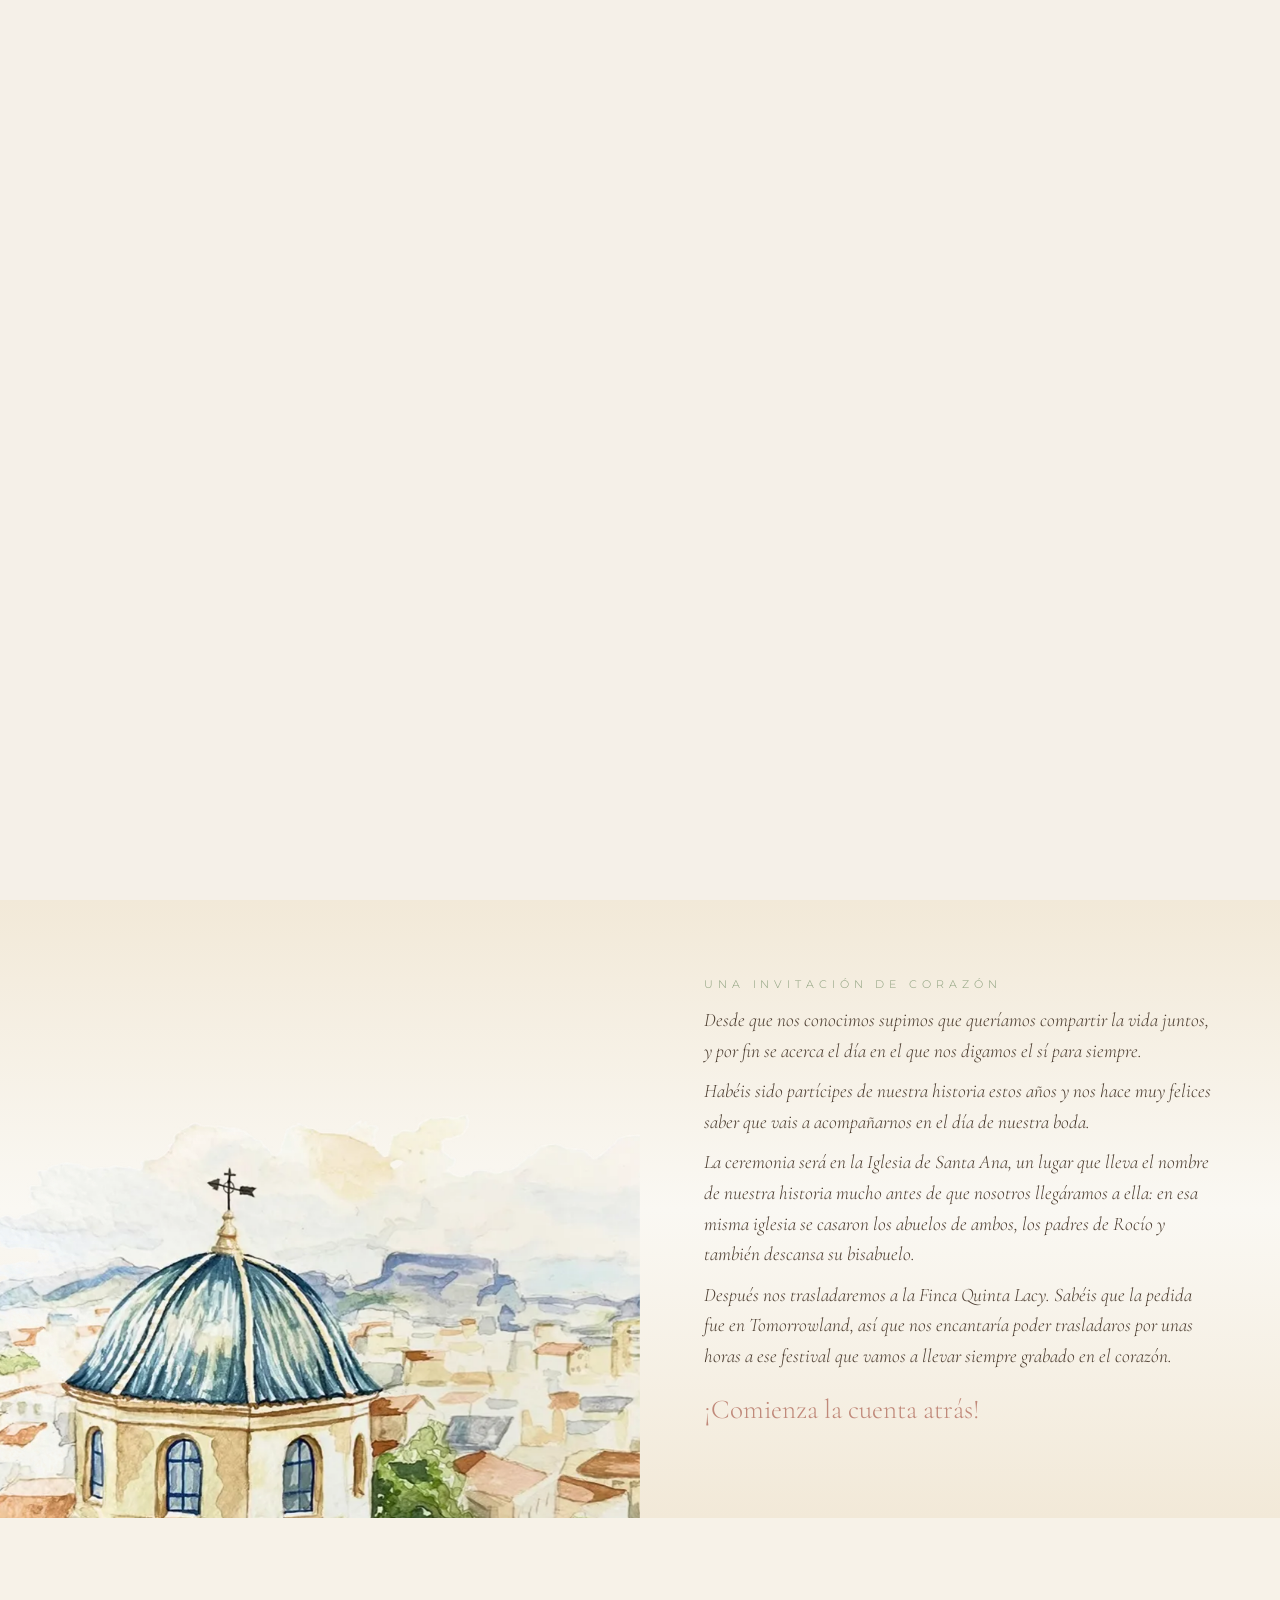
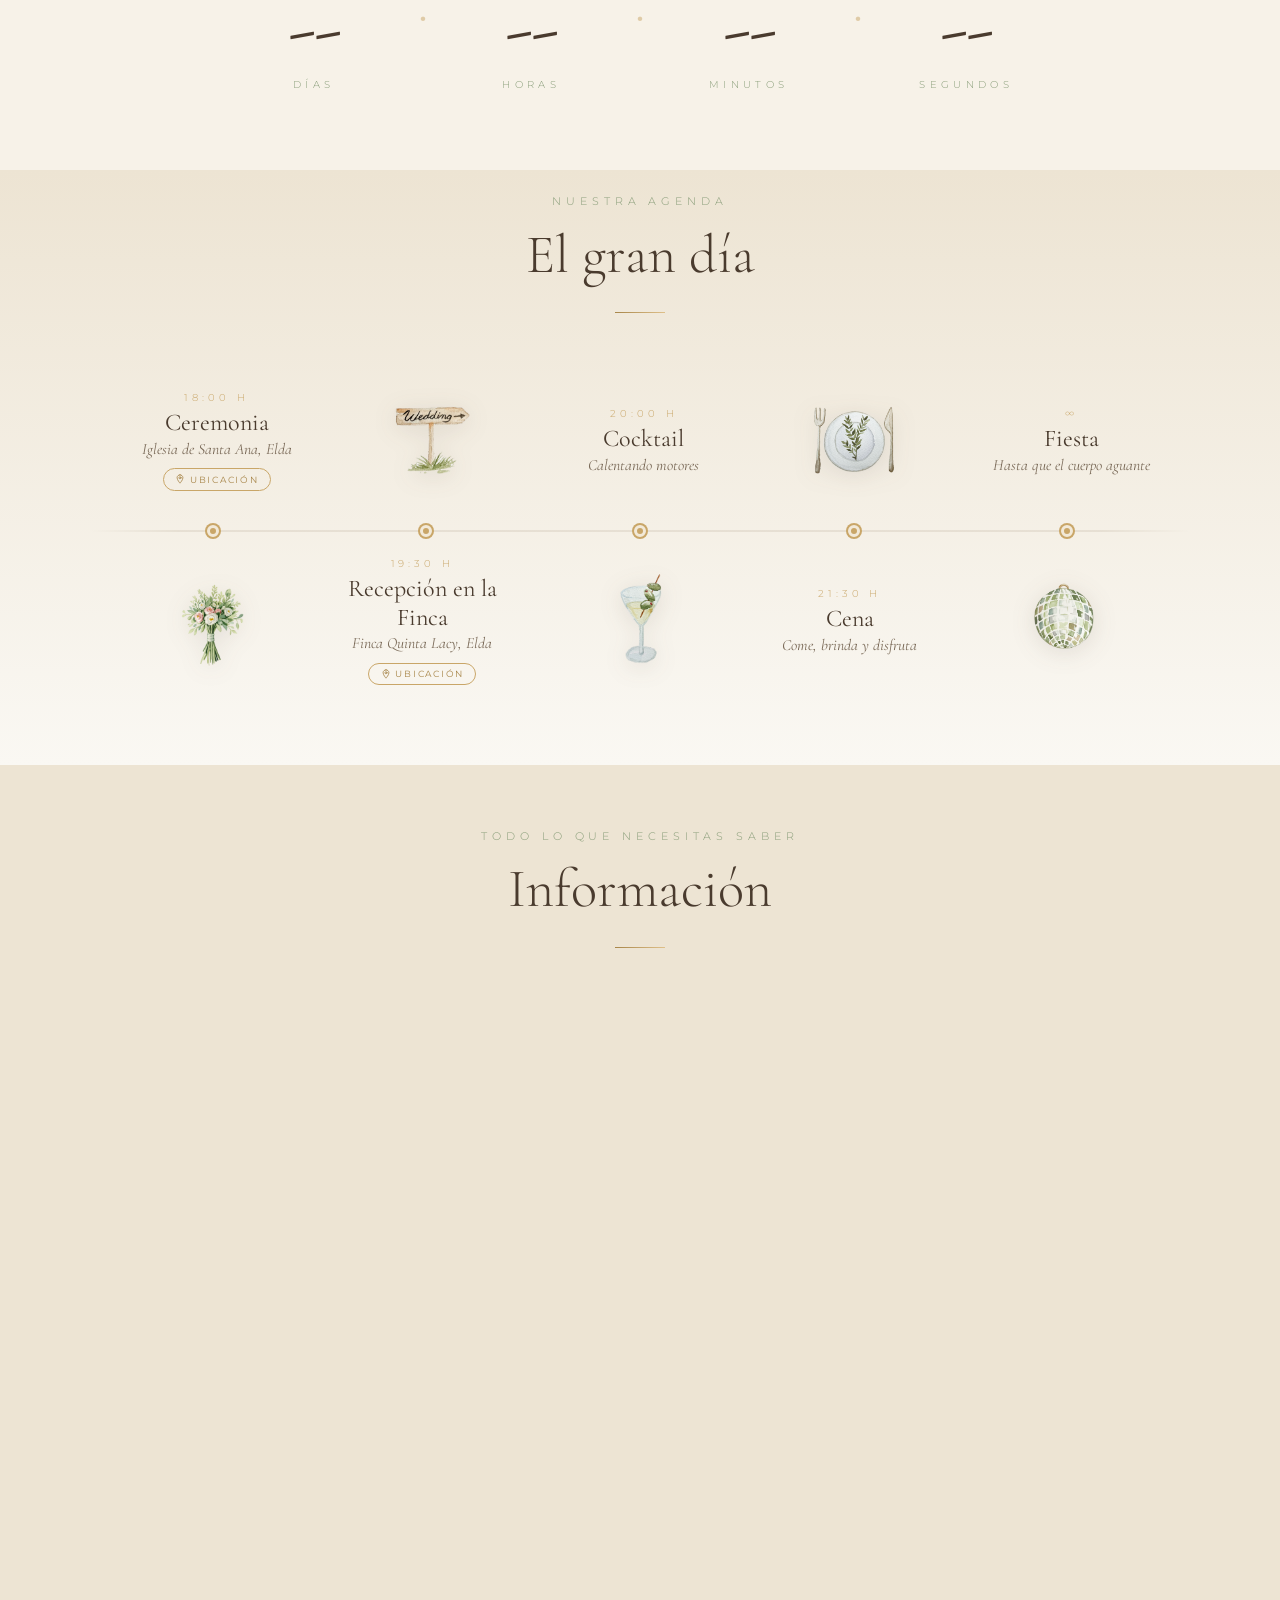
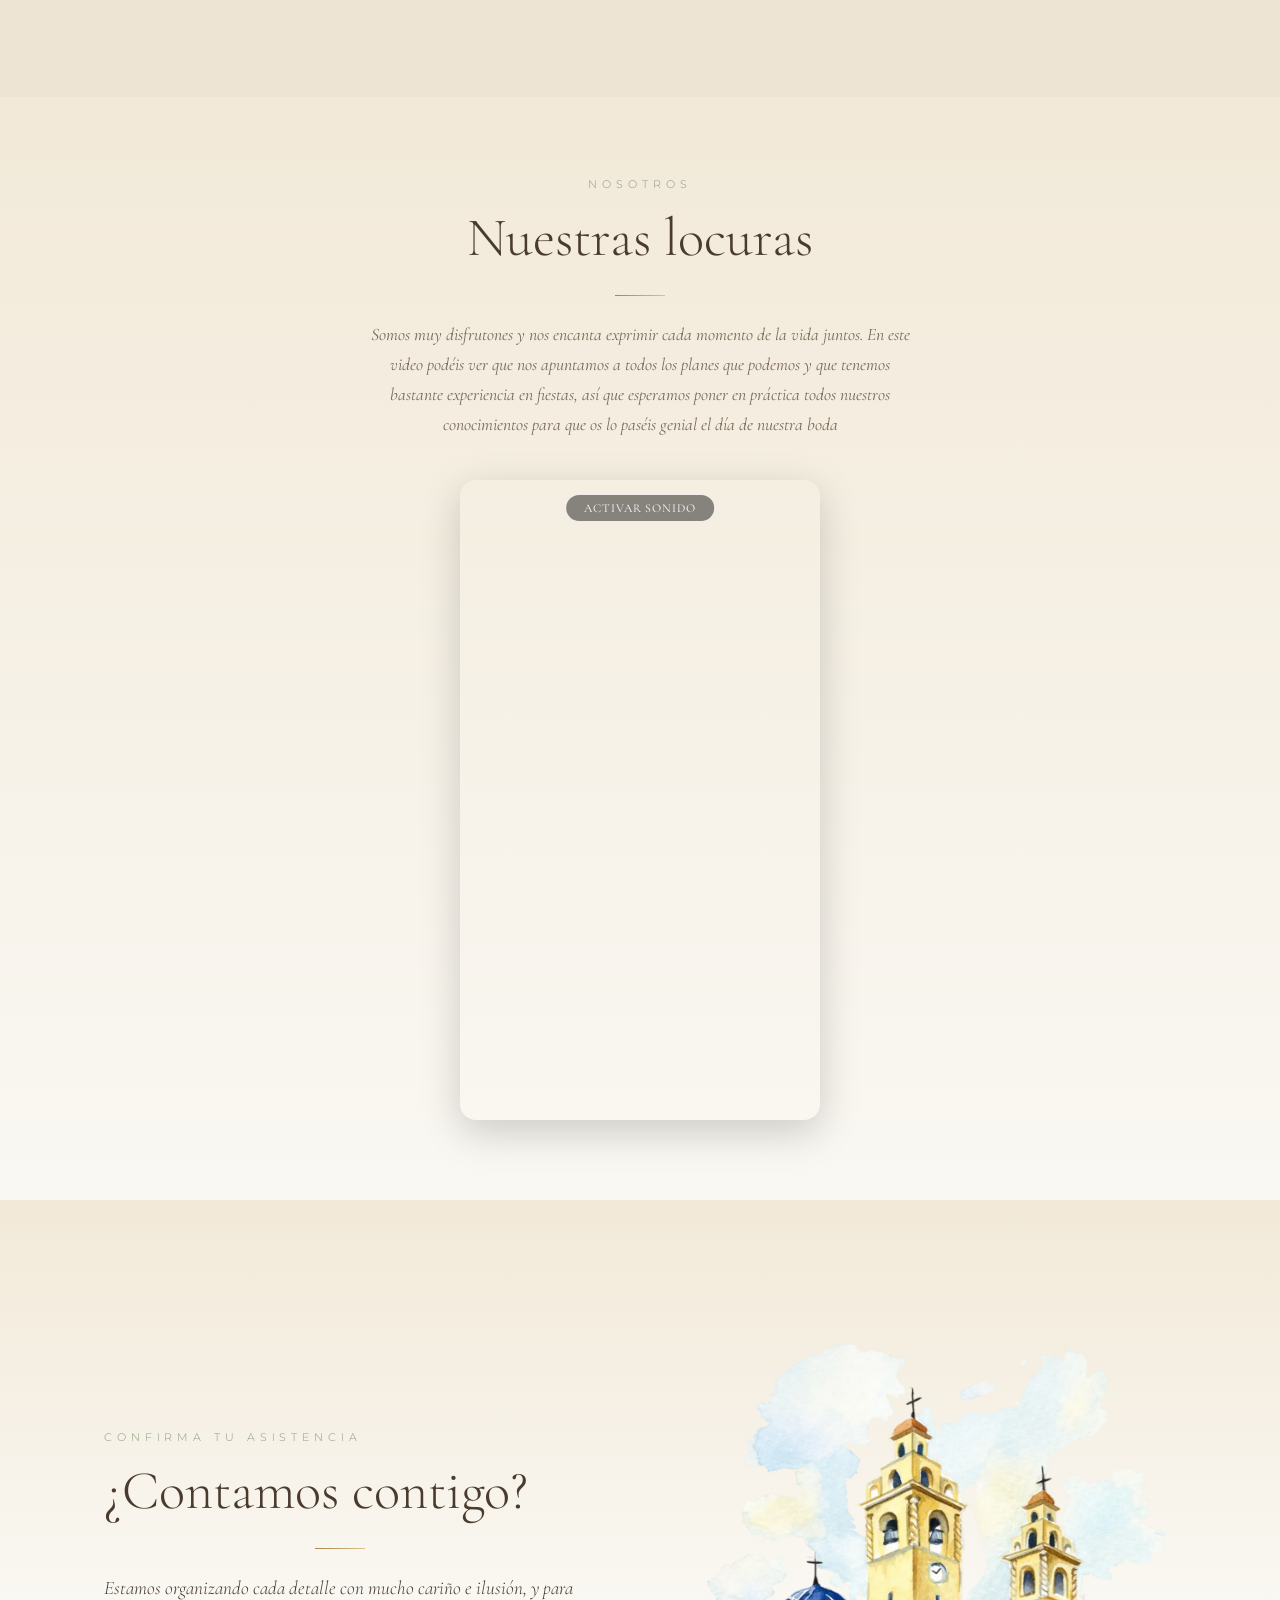
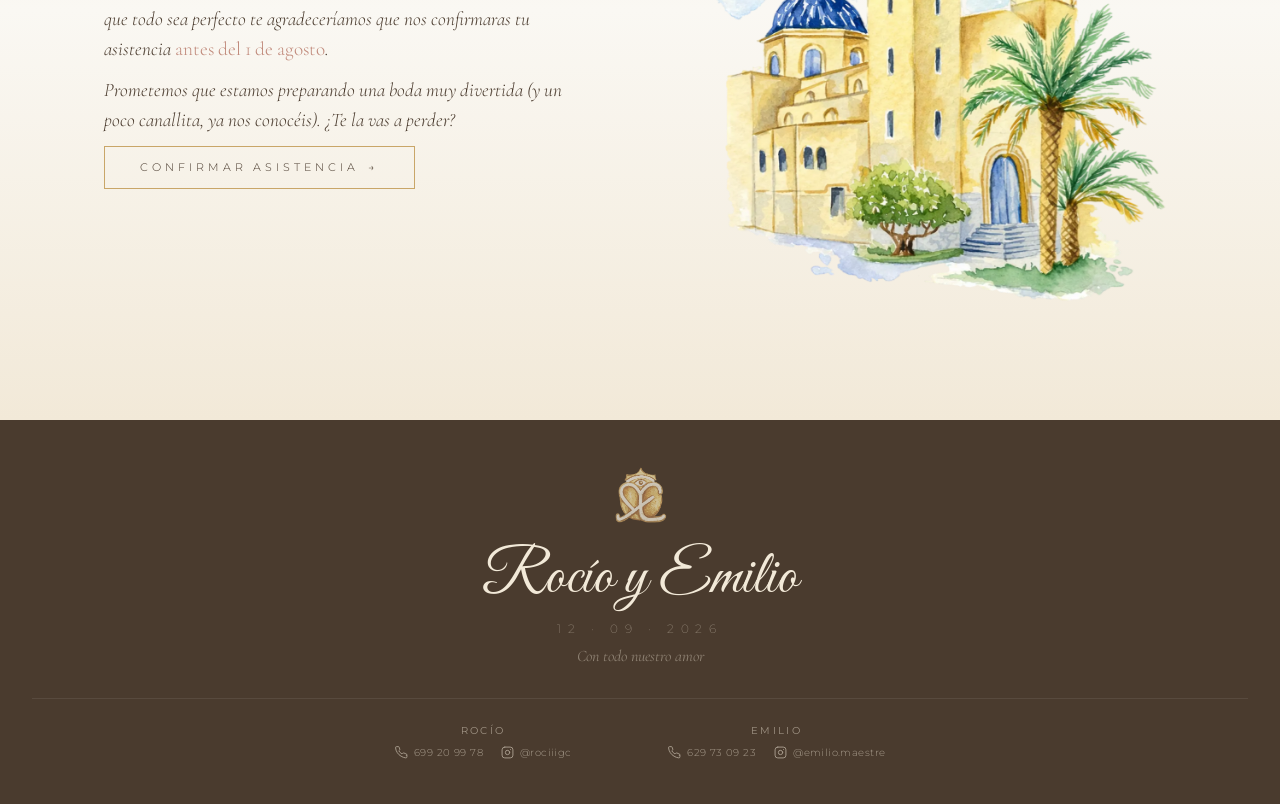
==== index.html @ 05b7e972 "performance optimization" ====
<!DOCTYPE html>
<html lang="es">
<head>
  <meta charset="UTF-8">
  <meta name="viewport" content="width=device-width, initial-scale=1.0, viewport-fit=cover">
  <title>Rocío &amp; Emilio · 12.09.2026</title>

  <!-- ── Favicons ── -->
  <link rel="apple-touch-icon" sizes="180x180" href="illustrations/favicon_io/apple-touch-icon.png">
  <link rel="icon" type="image/png" sizes="32x32" href="illustrations/favicon_io/favicon-32x32.png">
  <link rel="icon" type="image/png" sizes="16x16" href="illustrations/favicon_io/favicon-16x16.png">
  <link rel="manifest" href="illustrations/favicon_io/site.webmanifest">
  <link rel="shortcut icon" href="illustrations/favicon_io/favicon.ico">

  <!-- ── Critical image preloads for the book opening animation ── -->
  <link rel="preload" as="image" href="illustrations/toWEBP/portada-izquierda.webp" type="image/webp" fetchpriority="high">
  <link rel="preload" as="image" href="illustrations/toWEBP/portada-derecha.webp" type="image/webp" fetchpriority="high">
  <link rel="preload" as="image" href="illustrations/toWEBP/logo.webp" type="image/webp" fetchpriority="high">

  <!-- ── Google Fonts ── -->
  <link rel="preconnect" href="https://fonts.googleapis.com">
  <link rel="preconnect" href="https://fonts.gstatic.com" crossorigin>
  <link href="https://fonts.googleapis.com/css2?family=Cormorant+Garamond:ital,wght@0,300;0,400;0,500;0,600;1,300;1,400;1,500&family=Great+Vibes&family=Montserrat:wght@200;300;400;500&display=swap" rel="stylesheet">

  <!-- ── Main stylesheet ── -->
  <link rel="stylesheet" href="css/index.css">
</head>
<body>

<!-- ============================================================
     HERO SECTION
     Book opening intro → vine decorations → names + date
     ============================================================ -->
<section id="hero">
  <picture>
    <source srcset="illustrations/toWEBP/enredadera.webp" type="image/webp">
    <img class="hero-vine-left"  src="illustrations/enredadera.png" alt="">
  </picture>
  <picture>
    <source srcset="illustrations/toWEBP/enredadera.webp" type="image/webp">
    <img class="hero-vine-right" src="illustrations/enredadera.png" alt="">
  </picture>

  <!-- Petal container — filled dynamically by JS -->
  <div id="petalContainer" aria-hidden="true"></div>

  <div class="hero-top" id="heroTop">
    <picture>
      <source srcset="illustrations/toWEBP/logo.webp" type="image/webp">
      <img class="hero-logo" src="illustrations/logo.png" alt="Monograma RE">
    </picture>

    <div class="hero-names">
      Rocío García Cremades
      <span class="hero-amp">y</span>
      Emilio Maestre Hortal
    </div>

    <div class="hero-line"></div>
    <p class="hero-date">
      <span class="hero-date-long">Sábado &nbsp;·&nbsp; 12 de Septiembre de 2026 &nbsp;·&nbsp; Elda</span>
      <span class="hero-date-short">12 / 09 / 2026 &nbsp;·&nbsp; Elda</span>
    </p>
  </div>

  <div class="hero-rsvp-hint" style="animation: fadeIn 1s ease 1.6s both;">
    <span>Confirma tu asistencia al final de la página</span>
    <div class="hero-rsvp-arrow"></div>
  </div>
</section>


<!-- ============================================================
     INVITATION SPLIT — City skyline image + invitation text
     ============================================================ -->
<section id="invitation-split">
  <div class="invitation-split-inner">

    <!-- Mobile-only label (rendered above the image) -->
    <p class="s-label invitation-label-mobile aos">Una invitación de corazón</p>

    <!-- Left column: city skyline illustration -->
    <div class="invitation-img-col">
      <picture>
        <source srcset="illustrations/toWEBP/skyline.webp" type="image/webp">
        <img src="illustrations/skyline.png" alt="Panorámica de Elda" class="invitation-skyline">
      </picture>
    </div>

    <!-- Right column: invitation text -->
    <div class="invitation-text-col">
      <p class="s-label invitation-label-desktop aos">Una invitación de corazón</p>
      <p class="msg-quote aos d1">
        Desde que nos conocimos supimos que queríamos compartir la vida juntos, y por fin se acerca
        el día en el que nos digamos el sí para siempre.
      </p>
      <p class="msg-quote aos d2">
        Habéis sido partícipes de nuestra historia estos años y nos hace muy felices saber que vais
        a acompañarnos en el día de nuestra boda.
      </p>
      <p class="msg-quote aos d3">
        La ceremonia será en la Iglesia de Santa Ana, un lugar que lleva el nombre de nuestra
        historia mucho antes de que nosotros llegáramos a ella: en esa misma iglesia se casaron los abuelos de ambos, los padres de Rocío y también descansa su bisabuelo.
      </p>
      <p class="msg-quote aos d4">
        Después nos trasladaremos a la Finca Quinta Lacy. Sabéis que la pedida fue en Tomorrowland,
        así que nos encantaría poder trasladaros por unas horas a ese festival que vamos a llevar
        siempre grabado en el corazón.
      </p>
      <p class="msg-quote aos d5" style="font-size:clamp(1.2rem,2.5vw,1.7rem);margin-top:.4rem"><em>¡Comienza la cuenta atrás!</em></p>
    </div>

  </div>
</section>


<!-- ============================================================
     COUNTDOWN TIMER
     ============================================================ -->
<section id="countdown">
  <div class="s-inner">
    <div class="countdown-grid aos d1" id="cdGrid">
      <div class="cd-unit"><span id="cd-days">--</span><small>días</small></div>
      <div class="cd-sep">·</div>
      <div class="cd-unit"><span id="cd-hours">--</span><small>horas</small></div>
      <div class="cd-sep">·</div>
      <div class="cd-unit"><span id="cd-mins">--</span><small>minutos</small></div>
      <div class="cd-sep">·</div>
      <div class="cd-unit"><span id="cd-secs">--</span><small>segundos</small></div>
    </div>
  </div>
</section>


<!-- ============================================================
     AGENDA / TIMELINE
     5 events: ceremony, venue arrival, cocktail, dinner, party
     ============================================================ -->
<section id="agenda">
  <div class="s-inner">

    <div class="aos" style="text-align:center">
      <p class="s-label">Nuestra agenda</p>
      <h2 class="s-title">El gran día</h2>
      <div class="gold-bar"></div>
    </div>

    <div class="timeline">

      <!-- Event 1: Ceremony -->
      <div class="tl-item aos">
        <div class="tl-text">
          <p class="tl-time">18:00 h</p>
          <p class="tl-event">Ceremonia</p>
          <p class="tl-detail">Iglesia de Santa Ana, Elda</p>
          <a class="tl-map-btn" href="https://www.google.com/maps/place/Iglesia+de+Santa+Ana/@38.4792039,-0.7958946,17z/data=!3m1!4b1!4m6!3m5!1s0xd63c4d47745d7f1:0x608ff98f64e70278!8m2!3d38.4792039!4d-0.7958946!16s%2Fg%2F1tfg9027?entry=ttu&g_ep=EgoyMDI2MDQwNy4wIKXMDSoASAFQAw%3D%3D" target="_blank" rel="noopener">
            <svg viewBox="0 0 24 24" fill="none" stroke="currentColor" stroke-width="2" stroke-linecap="round" stroke-linejoin="round"><path d="M12 2C8.13 2 5 5.13 5 9c0 5.25 7 13 7 13s7-7.75 7-13c0-3.87-3.13-7-7-7z"/><circle cx="12" cy="9" r="2.5"/></svg>
            Ubicación
          </a>
        </div>
        <div class="tl-dot"></div>
        <div class="tl-illus">
          <picture>
            <source srcset="illustrations/toWEBP/ramo.webp" type="image/webp">
            <img src="illustrations/ramo.png" alt="Ramo de novia" style="width:120px; mix-blend-mode:multiply">
          </picture>
        </div>
      </div>

      <!-- Event 2: Venue arrival -->
      <div class="tl-item aos d1">
        <div class="tl-illus">
          <picture>
            <source srcset="illustrations/toWEBP/senial.webp" type="image/webp">
            <img src="illustrations/senial.png" alt="Señal" style="width:175px; max-width:130px; mix-blend-mode:multiply">
          </picture>
        </div>
        <div class="tl-dot"></div>
        <div class="tl-text">
          <p class="tl-time">19:30 h</p>
          <p class="tl-event">Recepción en la Finca</p>
          <p class="tl-detail">Finca Quinta Lacy, Elda</p>
          <a class="tl-map-btn" href="https://www.google.com/maps/place/Quinta+Lacy/@38.45347,-0.8136903,17z/data=!3m1!4b1!4m6!3m5!1s0xd63c492df14876f:0xd55330b06dea4860!8m2!3d38.45347!4d-0.81111!16s%2Fg%2F1hc3qhcqt?entry=ttu&g_ep=EgoyMDI2MDQwNy4wIKXMDSoASAFQAw%3D%3D" target="_blank" rel="noopener">
            <svg viewBox="0 0 24 24" fill="none" stroke="currentColor" stroke-width="2" stroke-linecap="round" stroke-linejoin="round"><path d="M12 2C8.13 2 5 5.13 5 9c0 5.25 7 13 7 13s7-7.75 7-13c0-3.87-3.13-7-7-7z"/><circle cx="12" cy="9" r="2.5"/></svg>
            Ubicación
          </a>
        </div>
      </div>

      <!-- Event 3: Cocktail -->
      <div class="tl-item aos d2">
        <div class="tl-text">
          <p class="tl-time">20:00 h</p>
          <p class="tl-event">Cocktail</p>
          <p class="tl-detail">Calentando motores</p>
        </div>
        <div class="tl-dot"></div>
        <div class="tl-illus">
          <picture>
            <source srcset="illustrations/toWEBP/Copa 1.webp" type="image/webp">
            <img src="illustrations/Copa 1.png" alt="Copa cocktail" style="width:72px">
          </picture>
        </div>
      </div>

      <!-- Event 4: Dinner -->
      <div class="tl-item aos">
        <div class="tl-illus">
          <picture>
            <source srcset="illustrations/toWEBP/Platos 1.webp" type="image/webp">
            <img src="illustrations/Platos 1.png" alt="Cena" style="width:100px; mix-blend-mode:multiply">
          </picture>
        </div>
        <div class="tl-dot"></div>
        <div class="tl-text">
          <p class="tl-time">21:30 h</p>
          <p class="tl-event">Cena</p>
          <p class="tl-detail">Come, brinda y disfruta</p>
        </div>
      </div>

      <!-- Event 5: Party -->
      <div class="tl-item aos d1">
        <div class="tl-text">
          <p class="tl-time">∞</p>
          <p class="tl-event">Fiesta</p>
          <p class="tl-detail">Hasta que el cuerpo aguante</p>
        </div>
        <div class="tl-dot"></div>
        <div class="tl-illus">
          <picture>
            <source srcset="illustrations/toWEBP/disco.webp" type="image/webp">
            <img src="illustrations/disco.png" alt="Fiesta" style="width:80px; mix-blend-mode:multiply">
          </picture>
        </div>
      </div>

    </div>
  </div>
</section>


<!-- ============================================================
     INFO SECTION — Accommodation & Transport accordions
     ============================================================ -->
<section id="info">
  <div class="s-inner">

    <div class="aos" style="text-align:center">
      <p class="s-label">Todo lo que necesitas saber</p>
      <h2 class="s-title">Información</h2>
      <div class="gold-bar"></div>
    </div>

    <div class="info-accordion-list">

      <!-- ── Accommodation accordion ── -->
      <div class="info-accordion-section aos">
        <div class="i-icon">
          <svg viewBox="0 0 24 24">
            <path d="M3 9.5 12 3l9 6.5V20a1 1 0 0 1-1 1H4a1 1 0 0 1-1-1V9.5Z"/>
            <path d="M9 21V12h6v9"/>
          </svg>
        </div>
        <p class="i-title">Alojamiento</p>
        <div class="i-body">
          <p>Hemos preparado una selección de alojamientos cercanos para que podáis disfrutar de la celebración con total comodidad y sin preocupaciones.</p>
        </div>
        <button class="accordion-btn" data-accordion="alojamiento" aria-expanded="false" aria-controls="accordion-alojamiento">
          <span>Ver alojamientos ↓</span>
        </button>
        <div class="accordion-body" id="accordion-alojamiento" aria-hidden="true">

          <!-- Hotels in Elda -->
          <div class="hotel-group">
            <h3 class="hotel-group-title">Elda</h3>
            <p class="hotel-group-desc">Si os alojáis en Elda, os recomendamos el <strong>AC Hotel Elda</strong> por sus modernas instalaciones y su comodidad. Además, contará con parada de autobús para que el desplazamiento sea aún más sencillo.</p>
            <div class="hotel-grid hotel-grid--single">

              <div class="hotel-card">
                <img src="illustrations/hoteles/achotel.webp" alt="AC Hotel Elda" loading="lazy">
                <div class="hotel-card-body">
                  <p class="hotel-name">AC Hotel Elda</p>
                  <p class="hotel-addr">Avda. Chapí, 38</p>
                  <a href="https://maps.app.goo.gl/UhspRWQVDBE4Gcqz6" target="_blank" rel="noopener" class="hotel-map-btn"><span>📍 Ver ubicación</span></a>
                </div>
              </div>

            </div>
          </div>

          <!-- Hotels in Alicante -->
          <div class="hotel-group">
            <h3 class="hotel-group-title">Alicante</h3>
            <p class="hotel-group-desc">Si preferís alojaros en Alicante, la ciudad tiene mucho que ofrecer y cuenta con hoteles estupendos. Estos son algunos de nuestros favoritos:</p>
            <div class="hotel-grid">

              <div class="hotel-card">
                <img src="illustrations/hoteles/melia.webp" alt="Hotel Meliá Alicante" loading="lazy">
                <div class="hotel-card-body">
                  <p class="hotel-name">Hotel Meliá Alicante</p>
                  <p class="hotel-addr">Plaza del Puerto, 3</p>
                  <a href="https://maps.app.goo.gl/6qYx9CodRHRAUcHw7" target="_blank" rel="noopener" class="hotel-map-btn"><span>📍 Ver ubicación</span></a>
                </div>
              </div>

              <div class="hotel-card">
                <img src="illustrations/hoteles/hospesamerigo.webp" alt="Hotel Hospes Amérigo" loading="lazy">
                <div class="hotel-card-body">
                  <p class="hotel-name">Hotel Hospes Amérigo</p>
                  <p class="hotel-addr">Calle Rafael Altamira, 7</p>
                  <a href="https://maps.app.goo.gl/mjb3kp4YrMkEkjNT7" target="_blank" rel="noopener" class="hotel-map-btn"><span>📍 Ver ubicación</span></a>
                </div>
              </div>

            </div>
          </div>

        </div><!-- /accordion-alojamiento -->
      </div>

      <!-- ── Transport accordion ── -->
      <div class="info-accordion-section aos d1">
        <div class="i-icon">
          <svg viewBox="0 0 24 24">
            <rect x="2" y="3" width="20" height="13" rx="2"/>
            <line x1="2" y1="9" x2="22" y2="9"/>
            <line x1="12" y1="3" x2="12" y2="9"/>
            <rect x="4" y="11" width="3.5" height="2.5" rx=".5"/>
            <rect x="10.25" y="11" width="3.5" height="2.5" rx=".5"/>
            <rect x="16.5" y="11" width="3.5" height="2.5" rx=".5"/>
            <line x1="7" y1="16" x2="2" y2="16"/>
            <line x1="17" y1="16" x2="22" y2="16"/>
            <circle cx="6.5" cy="18.5" r="2"/>
            <circle cx="17.5" cy="18.5" r="2"/>
          </svg>
        </div>
        <p class="i-title">Transporte</p>
        <div class="i-body">
          <p>Hemos organizado <strong>autobuses</strong> para que nadie tenga que preocuparse por conducir. A continuación encontraréis los horarios y puntos de recogida.</p>
        </div>
        <button class="accordion-btn" data-accordion="transporte" aria-expanded="false" aria-controls="accordion-transporte">
          <span>Ver información del transporte ↓</span>
        </button>
        <div class="accordion-body" id="accordion-transporte" aria-hidden="true">

          <div class="transport-wrapper">
            <div class="transport-legs-grid">

              <!-- Outbound route: pickup → church -->
              <div class="transport-leg transport-leg--ida">
                <p class="transport-leg-title">🚌 Ida — hacia la iglesia</p>
                <div class="tr-tl">
                  <div class="tr-stop">
                    <div class="tr-dot"></div>
                    <div><p class="tr-name">Alicante</p><p class="tr-time">Salida · 16:55 h</p><a href="https://maps.app.goo.gl/1LkAMj4sJB66mSvQ7" target="_blank" rel="noopener" class="transport-map-link">📍 Ver punto de recogida</a></div>
                  </div>
                  <div class="tr-stop">
                    <div class="tr-dot"></div>
                    <div><p class="tr-name">San Vicente del Raspeig</p><p class="tr-time">Parada · 17:10 h</p><a href="https://maps.app.goo.gl/CwFQf5gSjerCRPTQA" target="_blank" rel="noopener" class="transport-map-link">📍 Ver punto de recogida</a></div>
                  </div>
                  <div class="tr-stop">
                    <div class="tr-dot"></div>
                    <div><p class="tr-name">AC Hotel Elda</p><p class="tr-time">Parada · 17:40 h</p><a href="https://maps.app.goo.gl/UhspRWQVDBE4Gcqz6" target="_blank" rel="noopener" class="transport-map-link">📍 Ver punto de recogida</a></div>
                  </div>
                  <div class="tr-stop">
                    <div class="tr-dot tr-dot--dest"></div>
                    <div><p class="tr-name">Iglesia</p><p class="tr-dest-label">Destino · llegada ~17:45 h</p></div>
                  </div>
                </div>
              </div>

              <!-- Bridge notice: church → venue -->
              <p class="transport-bridge transport-bridge--grid">⛪ Tras la ceremonia, el autobús os llevará directamente a la finca. ¡No os preocupéis por nada!</p>

              <!-- Return route: venue → home -->
              <div class="transport-leg transport-leg--vuelta">
                <p class="transport-leg-title">🌙 Vuelta — regreso nocturno</p>
                <p class="transport-note" style="margin-bottom:1rem;">Habrá dos salidas desde la finca. Ambas realizarán el mismo recorrido de paradas.</p>
                <div class="tr-tl">
                  <div class="tr-stop">
                    <div class="tr-dot tr-dot--bridge"></div>
                    <div><p class="tr-name">Finca</p><p class="tr-time">1ª salida · 01:00 h &nbsp;·&nbsp; 2ª salida · 04:00 h</p></div>
                  </div>
                  <div class="tr-stop">
                    <div class="tr-dot"></div>
                    <div><p class="tr-name">AC Hotel Elda</p><p class="tr-dest-label">Parada intermedia</p></div>
                  </div>
                  <div class="tr-stop">
                    <div class="tr-dot"></div>
                    <div><p class="tr-name">San Vicente del Raspeig</p><p class="tr-dest-label">Parada intermedia</p></div>
                  </div>
                  <div class="tr-stop">
                    <div class="tr-dot tr-dot--dest"></div>
                    <div><p class="tr-name">Alicante</p><p class="tr-dest-label">Destino final</p></div>
                  </div>
                </div>
              </div>

            </div><!-- /transport-legs-grid -->
          </div>

        </div><!-- /accordion-transporte -->
      </div>

    </div>
  </div>
</section>


<!-- ============================================================
     VIDEO SECTION — Couple's highlight reel (Vimeo)
     ============================================================ -->
<section id="video-section">
  <div class="s-inner">
    <div class="aos" style="text-align:center">
      <p class="s-label">Nosotros</p>
      <h2 class="s-title">Nuestras locuras</h2>
      <div class="gold-bar"></div>
      <p class="date-text" style="margin-bottom:2.5rem;">Somos muy disfrutones y nos encanta exprimir cada momento de la vida juntos.

En este video podéis ver que nos apuntamos a todos los planes que podemos y que tenemos bastante experiencia en fiestas, así que esperamos poner en práctica todos nuestros conocimientos para que os lo paséis genial el día de nuestra boda</p>
    </div>
    <div class="video-wrapper-vertical aos d1">
      <iframe
        id="vimeo-main"
        src="https://player.vimeo.com/video/1182192007?autoplay=1&muted=1&loop=1&autopause=0&controls=0&title=0&byline=0&portrait=0"
        frameborder="0"
        allow="autoplay; fullscreen; picture-in-picture"
        allowfullscreen
        title="Rocío y Emilio"
      ></iframe>
      <button id="btn-mute-video" aria-label="Activar sonido">Activar Sonido</button>
    </div>
  </div>
</section>


<!-- ============================================================
     RSVP CALL TO ACTION — Text + church illustration
     ============================================================ -->
<section id="rsvp-section">
  <div class="invitation-split-inner rsvp-split-inner">

    <!-- Left column: RSVP invitation text and button -->
    <div class="invitation-text-col rsvp-text-col">
      <p class="s-label aos">Confirma tu asistencia</p>
      <h2 class="s-title aos d1">¿Contamos contigo?</h2>
      <div class="gold-bar aos d2"></div>
      <p class="msg-quote aos d2">
        Estamos organizando cada detalle con mucho cariño e ilusión, y para que todo sea perfecto
        te agradeceríamos que nos confirmaras tu asistencia <em>antes del 1 de agosto</em>.
      </p>
      <p class="msg-quote aos d3">
        Prometemos que estamos preparando una boda muy divertida (y un poco canallita, ya nos conocéis).
        ¿Te la vas a perder?
      </p>
      <a href="rsvp.html" class="btn-rsvp aos d4">
        <span>Confirmar asistencia</span>
        <span class="btn-arrow">→</span>
      </a>
    </div>

    <!-- Right column: church illustration -->
    <div class="invitation-img-col rsvp-img-col">
      <picture>
        <source srcset="illustrations/toWEBP/iglesia.webp" type="image/webp">
        <img src="illustrations/toWEBP/iglesia.webp" alt="Iglesia de Santa Ana" class="invitation-skyline rsvp-church-img">
      </picture>
    </div>

  </div>
</section>


<!-- ============================================================
     FOOTER
     ============================================================ -->
<footer id="closing">
  <picture>
    <source srcset="illustrations/toWEBP/logo.webp" type="image/webp">
    <img class="closing-logo" src="illustrations/logo.png" alt="Monograma RE">
  </picture>
  <p class="closing-names">Rocío y Emilio</p>
  <p class="closing-date">12 · 09 · 2026</p>
  <p class="closing-tagline">Con todo nuestro amor</p>

  <div class="footer-contact">
    <div class="footer-person">
      <span class="footer-person-name">Rocío</span>
      <div class="footer-links">
        <a class="footer-link" href="tel:+34699209978" aria-label="Llamar a Rocío">
          <svg viewBox="0 0 24 24" fill="none" stroke="currentColor" stroke-width="1.8" stroke-linecap="round" stroke-linejoin="round"><path d="M22 16.92v3a2 2 0 0 1-2.18 2 19.79 19.79 0 0 1-8.63-3.07A19.5 19.5 0 0 1 4.07 12a19.79 19.79 0 0 1-3.07-8.67A2 2 0 0 1 3 1.18h3a2 2 0 0 1 2 1.72c.127.96.361 1.903.7 2.81a2 2 0 0 1-.45 2.11L7.09 8.91a16 16 0 0 0 5.82 5.82l1.27-1.27a2 2 0 0 1 2.11-.45c.907.339 1.85.573 2.81.7A2 2 0 0 1 21 16v.92z"/></svg>
          699 20 99 78
        </a>
        <a class="footer-link" href="https://instagram.com/rociiigc" target="_blank" rel="noopener" aria-label="Instagram de Rocío">
          <svg viewBox="0 0 24 24" fill="none" stroke="currentColor" stroke-width="1.8" stroke-linecap="round" stroke-linejoin="round"><rect x="2" y="2" width="20" height="20" rx="5" ry="5"/><path d="M16 11.37A4 4 0 1 1 12.63 8 4 4 0 0 1 16 11.37z"/><line x1="17.5" y1="6.5" x2="17.51" y2="6.5"/></svg>
          @rociiigc
        </a>
      </div>
    </div>
    <div class="footer-person">
      <span class="footer-person-name">Emilio</span>
      <div class="footer-links">
        <a class="footer-link" href="tel:+34629730923" aria-label="Llamar a Emilio">
          <svg viewBox="0 0 24 24" fill="none" stroke="currentColor" stroke-width="1.8" stroke-linecap="round" stroke-linejoin="round"><path d="M22 16.92v3a2 2 0 0 1-2.18 2 19.79 19.79 0 0 1-8.63-3.07A19.5 19.5 0 0 1 4.07 12a19.79 19.79 0 0 1-3.07-8.67A2 2 0 0 1 3 1.18h3a2 2 0 0 1 2 1.72c.127.96.361 1.903.7 2.81a2 2 0 0 1-.45 2.11L7.09 8.91a16 16 0 0 0 5.82 5.82l1.27-1.27a2 2 0 0 1 2.11-.45c.907.339 1.85.573 2.81.7A2 2 0 0 1 21 16v.92z"/></svg>
          629 73 09 23
        </a>
        <a class="footer-link" href="https://instagram.com/emilio.maestre" target="_blank" rel="noopener" aria-label="Instagram de Emilio">
          <svg viewBox="0 0 24 24" fill="none" stroke="currentColor" stroke-width="1.8" stroke-linecap="round" stroke-linejoin="round"><rect x="2" y="2" width="20" height="20" rx="5" ry="5"/><path d="M16 11.37A4 4 0 1 1 12.63 8 4 4 0 0 1 16 11.37z"/><line x1="17.5" y1="6.5" x2="17.51" y2="6.5"/></svg>
          @emilio.maestre
        </a>
      </div>
    </div>
  </div>
</footer>


<!-- ============================================================
     STICKY RSVP BUTTON — Fixed top-right, appears after hero
     ============================================================ -->
<a href="rsvp.html" class="btn-rsvp btn-sticky" id="stickyRsvp">
  <span>Confirmar asistencia</span>
  <span class="btn-arrow">→</span>
</a>


<!-- ============================================================
     BOOK OPENING INTRO — Full-screen overlay (hidden after open)
     ============================================================ -->
<div id="book-intro" role="presentation" aria-hidden="true">
  <div class="book-inner">
    <div id="cover-left" class="book-cover">
      <picture>
        <source srcset="illustrations/toWEBP/portada-izquierda.webp" type="image/webp">
        <img src="illustrations/portada-izquierda.png" alt="">
      </picture>
    </div>
    <picture>
      <source srcset="illustrations/toWEBP/logo.webp" type="image/webp">
      <img id="book-logo" src="illustrations/logo.png" alt="">
    </picture>
    <div id="cover-right" class="book-cover">
      <picture>
        <source srcset="illustrations/toWEBP/portada-derecha.webp" type="image/webp">
        <img src="illustrations/portada-derecha.png" alt="">
      </picture>
    </div>
  </div>
</div>


<!-- ============================================================
     BACK TO TOP BUTTON
     ============================================================ -->
<button id="btn-top" aria-label="Volver al inicio" title="Volver al inicio">
  &#8679;
</button>


<!-- ============================================================
     SCRIPTS
     Vimeo Player SDK must load before index.js uses Vimeo.Player
     ============================================================ -->
<script src="https://player.vimeo.com/api/player.js" defer></script>
<script src="js/index.js" defer></script>

</body>
</html>
---- css/index.css ----
/* ============================================================
   index.css — Main page styles
   Wedding website: Rocío & Emilio · 12.09.2026
   rocioyemilio.es
   ============================================================ */

/* ============================================================
   CSS RESET & BOX MODEL
   ============================================================ */
*, *::before, *::after { margin: 0; padding: 0; box-sizing: border-box; }

/* ============================================================
   DESIGN TOKENS — CSS Custom Properties
   ============================================================ */
:root {
  --cream:       #faf8f3;
  --cream-warm:  #f2e9d8;
  --cream-mid:   #ede4d3;
  --gold:        #c9a668;
  --gold-light:  #dfc08a;
  --gold-dark:   #a8864a;
  --sage:        #8a9e7a;
  --sage-dark:   #5f7a52;
  --rose:        #c0897a;
  --rose-light:  #d4a898;
  --sepia:       #4a3b2e;
  --sepia-light: #7a6a58;
  --divider:     #d8cfc0;
}

/* ============================================================
   BASE STYLES
   ============================================================ */
html { scroll-behavior: smooth; }

body {
  background: var(--cream);
  color: var(--sepia);
  font-family: 'Cormorant Garamond', serif;
  overflow-x: hidden;
}

/* ============================================================
   HERO SECTION
   ============================================================ */
#hero {
  position: relative;
  min-height: 100vh;
  min-height: 100svh;
  display: flex;
  flex-direction: column;
  align-items: center;
  justify-content: flex-start;
  overflow: hidden;
  background: linear-gradient(175deg, #f5ede0 0%, #faf8f3 45%, var(--cream-warm) 100%);
  padding-top: 12vh;
  padding-top: 12svh;
}

.hero-vine-left,
.hero-vine-right {
  position: absolute;
  top: -5px;
  width: clamp(200px, 33vw, 380px);
  opacity: 0.5;
  pointer-events: none;
  z-index: 1;
  will-change: transform;
}
.hero-vine-left  { right: calc(50% + 40px); left: auto; transform: scaleX(-1); }
.hero-vine-right { left: calc(50% + 40px); right: auto; transform: none; }

.hero-top {
  position: relative;
  z-index: 5;
  text-align: center;
  padding: 0 2rem;
  will-change: transform;
  animation: fadeDown .9s ease both;
}

.hero-logo {
  width: clamp(65px, 8vw, 90px);
  margin-bottom: 1.8rem;
  filter: drop-shadow(0 4px 16px rgba(0,0,0,0.18));
}

.hero-names {
  font-family: 'Great Vibes', cursive;
  font-size: min(9.5vw, 5.5rem);
  color: var(--rose);
  line-height: 1.1;
  padding-top: 0.25em;
  clip-path: inset(-0.5em 100% -0.5em -1em);
  animation: inkReveal 1.4s cubic-bezier(.77,0,.175,1) .5s both;
  white-space: nowrap;
}

.hero-amp {
  font-family: 'Great Vibes', cursive;
  font-size: min(6vw, 4rem);
  color: var(--rose);
  display: block;
  margin: .3rem 0 .8rem;
  line-height: 1;
}

.hero-line {
  width: 55px; height: 1px;
  margin: 1.4rem auto;
  background: linear-gradient(90deg, var(--gold-dark) 0%, var(--gold-light) 50%, var(--gold-dark) 100%);
  background-size: 200% auto;
  animation: shimmer 3s linear 2s infinite;
}

.hero-date {
  font-family: 'Montserrat', sans-serif;
  font-weight: 300;
  font-size: clamp(.65rem, 1.6vw, .8rem);
  letter-spacing: .45em;
  text-transform: uppercase;
  color: var(--sepia-light);
  margin-bottom: 2rem;
}
.hero-date-short { display: none; }
@media (max-width: 480px) {
  .hero-date-long  { display: none; }
  .hero-date-short { display: inline; }

  #hero {
    height: var(--hero-h, 100svh);
    min-height: unset;
    justify-content: center;
    padding-top: 3svh;
    padding-bottom: 5rem;
  }
}

/* Landscape mobile: reduce name font sizes */
@media (max-height: 500px) and (orientation: landscape) {
  .hero-names { font-size: min(6vw, 3rem); }
  .hero-amp   { font-size: min(4vw, 2rem); }
}

@media (min-width: 656px) {
  .hero-vine-left  { right: calc(50% + clamp(80px, 10vw, 220px)); }
  .hero-vine-right { left:  calc(50% + clamp(80px, 10vw, 220px)); }
}

/* ── RSVP Button ── */
.btn-rsvp {
  display: inline-flex;
  align-items: center;
  gap: .6rem;
  padding: .85rem 2.2rem;
  border: 1px solid var(--gold);
  color: var(--sepia);
  text-decoration: none;
  font-family: 'Montserrat', sans-serif;
  font-weight: 300;
  font-size: .7rem;
  letter-spacing: .35em;
  text-transform: uppercase;
  position: relative;
  overflow: hidden;
  transition: color .4s ease;
  cursor: pointer;
}
.btn-rsvp::before {
  content: '';
  position: absolute;
  inset: 0;
  background: var(--gold);
  transform: translateX(-100%);
  transition: transform .4s cubic-bezier(.77,0,.175,1);
  z-index: 0;
}
.btn-rsvp:hover::before { transform: translateX(0); }
.btn-rsvp:hover { color: var(--cream); }
.btn-rsvp span, .btn-rsvp .btn-arrow { position: relative; z-index: 1; }
.btn-arrow { transition: transform .3s ease; }
.btn-rsvp:hover .btn-arrow { transform: translateX(4px); }

/* Hero scroll-down hint */
.hero-rsvp-hint {
  position: absolute;
  bottom: 2rem;
  left: 50%;
  transform: translateX(-50%);
  display: flex;
  flex-direction: column;
  align-items: center;
  gap: .6rem;
  color: var(--sepia-light);
  opacity: .7;
  z-index: 10;
  transition: opacity 1.2s ease;
}
.hero-rsvp-hint.hidden {
  opacity: 0;
  pointer-events: none;
}
.hero-rsvp-hint span {
  font-family: 'Montserrat', sans-serif;
  font-size: .62rem;
  letter-spacing: .4em;
  text-transform: uppercase;
  color: var(--sepia-light);
  text-align: center;
}
.hero-rsvp-arrow {
  width: 1px;
  height: 38px;
  background: linear-gradient(to bottom, var(--gold) 0%, transparent 100%);
  animation: pulseDown 2s ease-in-out infinite;
}

/* RSVP section — invitation-split variant */
#rsvp-section {
  padding: 0;
  overflow: hidden;
  background: linear-gradient(180deg, var(--cream-warm) 0%, var(--cream) 50%, var(--cream-warm) 100%);
}
#rsvp-section .invitation-split-inner {
  max-width: 1200px;
  margin: 0 auto;
}
.rsvp-split-inner .rsvp-text-col { order: 1; }
.rsvp-split-inner .rsvp-img-col  { order: 2; background: none; display: flex; align-items: center; justify-content: center; }
.rsvp-church-img {
  width: auto;
  max-width: 100%;
  max-height: clamp(560px, 65vw, 820px);
  object-fit: contain;
  display: block;
}
@media (max-width: 700px) {
  .rsvp-split-inner .rsvp-text-col { order: 1; }
  .rsvp-split-inner .rsvp-img-col  { order: 2; justify-content: center; padding-top: 0; margin-top: -3rem; }
  .rsvp-church-img {
    max-height: 560px;
    max-width: 100%;
    margin-left: auto;
    margin-right: auto;
  }
}

/* Sticky RSVP — appears in top-right corner after scrolling past hero */
.btn-sticky {
  position: fixed;
  top: 1.5rem;
  right: 1.8rem;
  z-index: 1000;
  background: var(--cream);
  opacity: 0;
  transform: translateY(-12px);
  pointer-events: none;
  transition: opacity .5s ease, transform .5s ease;
  box-shadow: 0 4px 20px rgba(74,59,46,.12);
  font-size: .62rem;
  padding: .7rem 1.6rem;
}
.btn-sticky.show {
  opacity: 1;
  transform: translateY(0);
  pointer-events: auto;
}
@media (max-width: 480px) { .btn-sticky { display: none; } }

/* Church illustration container */
.hero-church-wrap {
  position: relative;
  z-index: 3;
  width: clamp(320px, 65vw, 620px);
  margin-top: 1.5vh;
  margin-top: 1.5svh;
  will-change: transform;
}
.hero-church-wrap img { width: 100%; height: auto; display: block; }

/* Watermark */
.hero-wm {
  position: absolute;
  bottom: 0; left: 50%;
  transform: translateX(-50%) translateY(35%);
  font-family: 'Cormorant Garamond', serif;
  font-weight: 600;
  font-size: clamp(5rem, 18vw, 14rem);
  color: var(--cream-warm);
  letter-spacing: .05em;
  white-space: nowrap;
  z-index: 2;
  pointer-events: none;
  user-select: none;
}

/* Floating petals */
.petal {
  position: absolute;
  border-radius: 60% 10% 60% 10%;
  background: linear-gradient(135deg, #f5ddd5 0%, #ebbba8 50%, #f8e6e0 100%);
  animation: petalFall linear infinite;
  pointer-events: none;
  z-index: 4;
  opacity: 0;
}
@keyframes petalFall {
  0%   { transform: translateY(-80px) translateX(0px) rotate(0deg);            opacity: 0;  }
  6%   { opacity: .55; }
  90%  { opacity: .3;  }
  100% { transform: translateY(105vh) translateX(var(--drift,40px)) rotate(var(--rot,360deg)); opacity: 0; }
}

@media (max-width: 1100px) {
  .hero-rsvp  { margin-top: 2.5rem; }
}

/* Tablet portrait: vertically center content to prevent empty space */
@media (min-width: 481px) and (max-width: 1100px) and (orientation: portrait) {
  #hero {
    justify-content: center;
    padding-top: 4vh;
    padding-top: 4svh;
    padding-bottom: 4vh;
    padding-bottom: 4svh;
  }
}
@keyframes pulseDown {
  0%,100% { opacity:.3; transform: scaleY(1); }
  60%      { opacity:1;  transform: scaleY(1.15); }
}

/* ============================================================
   SHARED SECTION STYLES
   ============================================================ */
section { position: relative; padding: 4rem 2rem; }
.s-inner { max-width: 860px; margin: 0 auto; }

.s-label {
  font-family: 'Montserrat', sans-serif; font-weight: 300;
  font-size: .68rem; letter-spacing: .45em; text-transform: uppercase;
  color: var(--sage); margin-bottom: .9rem;
}
.s-title {
  font-family: 'Cormorant Garamond', serif; font-weight: 300;
  font-size: clamp(2rem, 5vw, 3.4rem); color: var(--sepia); line-height: 1.2;
}
.gold-bar {
  width: 50px; height: 1px; margin: 1.5rem auto;
  background: linear-gradient(90deg, var(--gold-dark) 0%, var(--gold-light) 50%, var(--gold-dark) 100%);
  background-size: 200% auto;
  animation: shimmer 3s linear infinite;
}

/* ============================================================
   COUNTDOWN TIMER
   ============================================================ */
#countdown {
  padding: 1rem 2rem 3.5rem;
  text-align: center;
  background: #f7f2e8;
}
.countdown-grid {
  display: flex;
  align-items: center;
  justify-content: center;
  gap: 0;
  flex-wrap: nowrap;
  margin-top: 1.5rem;
  width: 100%;
}
.cd-unit {
  display: flex;
  flex-direction: column;
  align-items: center;
  padding: 1.5rem clamp(.4rem, 2vw, 2.5rem);
  min-width: 0;
  flex: 1 1 0;
}
.cd-unit span {
  font-family: 'Cormorant Garamond', serif;
  font-weight: 300;
  font-size: clamp(3rem, 8vw, 5.5rem);
  color: var(--sepia);
  line-height: 1;
  letter-spacing: -.02em;
  display: block;
  min-width: 2ch;
  text-align: center;
}
.cd-unit small {
  font-family: 'Montserrat', sans-serif;
  font-weight: 300;
  font-size: clamp(.42rem, 1.2vw, .6rem);
  letter-spacing: clamp(.1em, .5vw, .45em);
  text-transform: uppercase;
  color: var(--sage);
  margin-top: .6rem;
  white-space: nowrap;
}
.cd-sep {
  font-family: 'Cormorant Garamond', serif;
  font-size: clamp(1.4rem, 4vw, 4rem);
  color: var(--gold);
  opacity: .5;
  align-self: flex-start;
  padding-top: 1.5rem;
  flex-shrink: 0;
  animation: sepBlink 2s ease-in-out infinite;
}
@keyframes sepBlink {
  0%,100% { opacity:.5; } 50% { opacity:.15; }
}
.cd-finish {
  font-family: 'Great Vibes', cursive;
  font-size: clamp(2rem, 5vw, 3.5rem);
  color: var(--rose);
  padding: 1.5rem;
}
@media (max-width: 500px) {
  .cd-unit { padding: .8rem clamp(.15rem, 1.2vw, .8rem); }
  .cd-unit span { font-size: clamp(2.2rem, 10vw, 3.2rem); }
  .cd-unit small { font-size: clamp(.45rem, 1.6vw, .58rem); letter-spacing: .12em; }
  .cd-sep { padding-top: .8rem; font-size: clamp(1.4rem, 5vw, 2.2rem); padding-left: 0; padding-right: 0; }
}

.msg-quote {
  font-family: 'Cormorant Garamond', serif; font-style: italic; font-weight: 300;
  font-size: clamp(1.35rem, 3vw, 1.95rem); color: var(--sepia);
  line-height: 1.75; max-width: 620px; margin: 0 auto 2.5rem;
}
.msg-quote em { color: var(--rose); font-style: normal; }

/* ============================================================
   INVITATION SPLIT — skyline image + invitation text
   ============================================================ */
#invitation-split {
  padding: 0;
  overflow: hidden;
  background: linear-gradient(180deg, var(--cream-warm) 0%, var(--cream) 50%, var(--cream-warm) 100%);
}

.invitation-split-inner {
  display: grid;
  grid-template-columns: 1fr 1fr;
  min-height: clamp(320px, 42vw, 520px);
  max-width: 100%;
}

.invitation-img-col {
  overflow: hidden;
  position: relative;
}

.invitation-skyline {
  width: 100%;
  height: 115%;
  object-fit: cover;
  object-position: center center;
  display: block;
  will-change: transform;
}

.invitation-text-col {
  display: flex;
  flex-direction: column;
  justify-content: center;
  align-items: flex-start;
  padding: clamp(2rem, 6vw, 5rem) clamp(2rem, 5vw, 4.5rem);
  text-align: left;
}

.invitation-text-col .msg-quote {
  margin: 0 0 .6rem;
  text-align: left;
  max-width: 520px;
  font-size: clamp(.95rem, 1.7vw, 1.2rem);
  line-height: 1.6;
}

/* Label: desktop only, visible inside text column */
.invitation-label-mobile  { display: none; }
.invitation-label-desktop { display: block; }

@media (max-width: 700px) {
  .invitation-split-inner {
    grid-template-columns: 1fr;
  }
  /* Mobile order: image → label → text */
  .invitation-img-col      { order: 1; }
  .invitation-label-mobile { order: 2; }
  .invitation-text-col     { order: 3; }

  /* Mobile: show top label, hide the one inside the text block */
  .invitation-label-mobile {
    display: block;
    text-align: center;
    padding: 1.5rem 1.5rem 0;
    margin-bottom: 0;
  }
  .invitation-label-desktop { display: none; }

  .invitation-img-col {
    min-height: 220px;
  }
  .invitation-text-col {
    align-items: center;
    text-align: center;
    padding: 2.5rem 1.5rem;
  }
  .invitation-text-col .msg-quote {
    text-align: center;
  }
  /* Match hero background — seamless visual transition between sections */
  #invitation-split {
    background: var(--cream-warm);
  }
}

/* ============================================================
   DATE & VENUE
   ============================================================ */
#date { text-align: center; overflow: hidden; }

.date-day {
  font-family: 'Montserrat', sans-serif; font-weight: 200;
  font-size: clamp(.7rem, 1.8vw, .85rem);
  letter-spacing: .5em; text-transform: uppercase; color: var(--sage);
}
.date-num {
  font-family: 'Cormorant Garamond', serif; font-weight: 300;
  font-size: clamp(5rem, 14vw, 10rem); color: var(--rose); line-height: .9;
}
.date-my {
  font-family: 'Cormorant Garamond', serif; font-weight: 300;
  font-size: clamp(1.1rem, 3vw, 1.9rem);
  color: var(--sepia); letter-spacing: .18em;
}
.date-text {
  font-family: 'Cormorant Garamond', serif; font-style: italic; font-size: 1.1rem;
  color: var(--sepia-light); max-width: 540px; margin: 1.5rem auto 0;
  line-height: 1.7;
}
.date-text strong { font-style: normal; color: var(--sepia); font-weight: 500; }


/* ============================================================
   TIMELINE / AGENDA
   ============================================================ */
#agenda {
  background: linear-gradient(180deg, var(--cream-mid) 0%, var(--cream) 100%);
  text-align: center;
  padding-top: 1.5rem;
}
.timeline {
  position: relative;
  max-width: 720px; margin: 4rem auto 0;
}
.timeline::before {
  content: '';
  position: absolute; left: 50%; top: 0; bottom: 0;
  width: 1px;
  background: linear-gradient(to bottom, transparent, var(--divider) 8%, var(--divider) 92%, transparent);
  transform: translateX(-50%);
}
.tl-item {
  display: grid;
  grid-template-columns: 1fr 20px 1fr;
  align-items: center;
  margin-bottom: 3.5rem;
  gap: 0;
}
.tl-item:nth-child(odd) .tl-text  { text-align: right; padding-right: 2.5rem; }
.tl-item:nth-child(odd) .tl-illus { justify-content: flex-start; padding-left: 2.5rem; }
.tl-item:nth-child(even) .tl-text  { text-align: left; padding-left: 2.5rem; grid-column: 3; }
.tl-item:nth-child(even) .tl-illus { justify-content: flex-end; padding-right: 2.5rem; grid-column: 1; grid-row: 1; }
.tl-item:nth-child(even) .tl-dot   { grid-column: 2; grid-row: 1; }

.tl-dot {
  width: 12px; height: 12px;
  background: var(--gold); border-radius: 50%;
  border: 3px solid var(--cream-warm);
  box-shadow: 0 0 0 2px var(--gold);
  justify-self: center; z-index: 2;
}
.tl-illus { display: flex; align-items: center; }
.tl-illus img {
  height: auto; object-fit: contain;
  filter: drop-shadow(0 4px 12px rgba(74,59,46,.12));
}
.tl-map-btn {
  display: inline-flex;
  align-items: center;
  gap: .3rem;
  margin-top: .6rem;
  font-family: 'Montserrat', sans-serif;
  font-size: .55rem;
  font-weight: 400;
  letter-spacing: .2em;
  text-transform: uppercase;
  color: var(--gold-dark);
  text-decoration: none;
  border: 1px solid var(--gold);
  border-radius: 2rem;
  padding: .3rem .7rem;
  transition: background .2s, color .2s;
  white-space: nowrap;
}
.tl-map-btn svg { width: 10px; height: 10px; flex-shrink: 0; }
.tl-map-btn:hover { background: var(--gold); color: var(--cream); }

.tl-time {
  font-family: 'Montserrat', sans-serif; font-weight: 300;
  font-size: .62rem; letter-spacing: .4em; text-transform: uppercase;
  color: var(--gold); margin-bottom: .3rem;
}
.tl-event {
  font-family: 'Cormorant Garamond', serif;
  font-size: 1.5rem; font-weight: 400; color: var(--sepia);
}
.tl-detail {
  font-family: 'Cormorant Garamond', serif; font-style: italic;
  font-size: .98rem; color: var(--sepia-light); margin-top: .15rem;
}

/* ============================================================
   INFO SECTION
   ============================================================ */
#info { background: var(--cream-mid); }

.i-icon { width: 44px; height: 44px; margin: 0 auto 1.5rem; }
.i-icon svg { width: 100%; height: 100%; stroke: var(--sage); fill: none; stroke-width: 1.4; stroke-linecap: round; stroke-linejoin: round; }
.i-title {
  font-family: 'Montserrat', sans-serif; font-weight: 400;
  font-size: .65rem; letter-spacing: .42em; text-transform: uppercase;
  color: var(--sage); margin-bottom: 1.1rem;
}
.i-body {
  font-family: 'Cormorant Garamond', serif;
  font-size: 1.06rem; color: var(--sepia); line-height: 1.8;
}
.i-body ul { list-style: none; text-align: left; margin-top: .6rem; }
.i-body li { padding: .15rem 0 .15rem 1.1rem; position: relative; }
.i-body li::before { content: '·'; position: absolute; left: 0; color: var(--gold); }
.i-accent { color: var(--rose); font-style: italic; margin-top: .6rem; display: block; }

/* ============================================================
   FOOTER
   ============================================================ */
#closing {
  background: var(--sepia);
  padding: 2.8rem 2rem;
  text-align: center;
}
.closing-logo {
  width: clamp(40px, 5vw, 58px);
  opacity: .75;
  mix-blend-mode: screen;
  display: block;
  margin: 0 auto 1.2rem;
}
.closing-names {
  font-family: 'Great Vibes', cursive;
  font-size: clamp(2.4rem, 6vw, 3.8rem);
  color: var(--cream-warm);
  line-height: 1;
}
.closing-date {
  font-family: 'Montserrat', sans-serif; font-weight: 200;
  font-size: clamp(.6rem, 1.6vw, .75rem);
  letter-spacing: .55em; text-transform: uppercase;
  color: var(--cream-warm); margin-top: .8rem; opacity: .45;
}
.closing-tagline {
  font-family: 'Cormorant Garamond', serif; font-style: italic;
  font-size: clamp(.9rem, 2vw, 1rem);
  color: var(--cream-warm);
  margin-top: .6rem; opacity: .4;
}
.footer-contact {
  display: flex;
  justify-content: center;
  gap: clamp(2rem, 8vw, 6rem);
  margin-top: 2rem;
  padding-top: 1.6rem;
  border-top: 1px solid rgba(255,255,255,.08);
}
.footer-person {
  display: flex;
  flex-direction: column;
  align-items: center;
  gap: .55rem;
}
.footer-person-name {
  font-family: 'Montserrat', sans-serif; font-weight: 400;
  font-size: .6rem; letter-spacing: .25em; text-transform: uppercase;
  color: var(--cream-warm); opacity: .5;
  margin-bottom: .1rem;
}
.footer-links {
  display: flex;
  gap: 1.1rem;
  align-items: center;
}
@media (max-width: 525px) {
  .footer-links { flex-direction: column; gap: .45rem; align-items: flex-start; }
}
.footer-link {
  display: flex;
  align-items: center;
  gap: .4rem;
  font-family: 'Montserrat', sans-serif; font-weight: 300;
  font-size: .65rem; letter-spacing: .04em;
  color: var(--cream-warm); opacity: .55;
  text-decoration: none;
  transition: opacity .2s;
}
.footer-link:hover { opacity: .9; }
.footer-link svg { width: 13px; height: 13px; flex-shrink: 0; }

/* ============================================================
   SCROLL REVEAL — IntersectionObserver fade-in
   ============================================================ */
.aos {
  opacity: 0; transform: translateY(28px);
  transition: opacity .85s ease, transform .85s ease;
}
.aos.visible { opacity: 1; transform: translateY(0); }
.aos.d1 { transition-delay: .15s; }
.aos.d2 { transition-delay: .28s; }
.aos.d3 { transition-delay: .42s; }

/* ============================================================
   KEYFRAME ANIMATIONS
   ============================================================ */
@keyframes fadeDown {
  from { opacity:0; transform: translateY(-18px); }
  to   { opacity:1; transform: translateY(0); }
}
@keyframes fadeIn {
  from { opacity:0; } to { opacity:1; }
}
@keyframes inkReveal {
  from { clip-path: inset(-0.5em 100% -0.5em -1em); }
  to   { clip-path: inset(-0.5em -300vw -0.5em -1em); }
}
@keyframes shimmer {
  0%   { background-position: -200% center; }
  100% { background-position:  200% center; }
}
@keyframes shimmerGlow {
  0%,100% { filter: saturate(0.75) brightness(0.92)  drop-shadow(0 0 0px transparent); }
  50%      { filter: saturate(0.85) brightness(1.0)   drop-shadow(0 0 6px rgba(201,166,104,.3)); }
}

/* ============================================================
   RESPONSIVE — Mobile breakpoints
   ============================================================ */
@media (max-width: 640px) {
  .venues { gap: 1.5rem; }
  .tl-illus img { max-width: 70px; }
  .tl-item:nth-child(odd) .tl-text  { padding-right: 1.2rem; }
  .tl-item:nth-child(odd) .tl-illus { padding-left: 1.2rem; }
  .tl-item:nth-child(even) .tl-text  { padding-left: 1.2rem; }
  .tl-item:nth-child(even) .tl-illus { padding-right: 1.2rem; }
}

@media (min-width: 900px) {
  #agenda .s-inner { max-width: 1100px; }

  .timeline {
    display: flex;
    flex-direction: row;
    align-items: stretch;
    max-width: 100%;
    margin: 3rem auto 0;
    padding: 0 1rem;
  }
  .timeline::before {
    top: 50%; left: 0; right: 0;
    bottom: auto; width: auto; height: 1px;
    background: linear-gradient(to right, transparent, var(--divider) 8%, var(--divider) 92%, transparent);
    transform: translateY(-50%);
  }
  .tl-item {
    flex: 1;
    display: grid;
    grid-template-columns: 1fr;
    grid-template-rows: 1fr 20px 1fr;
    align-items: center;
    justify-items: center;
    margin-bottom: 0;
    min-height: 340px;
  }
  .tl-item:nth-child(even) .tl-text  { grid-column:1; grid-row:3; padding-left:0; text-align:center; }
  .tl-item:nth-child(even) .tl-illus { grid-column:1; grid-row:1; padding-right:0; justify-content:center; }
  .tl-item:nth-child(even) .tl-dot   { grid-column:1; grid-row:2; }
  .tl-item:nth-child(odd) .tl-text   { text-align:center; padding-right:0; grid-row:1; }
  .tl-item:nth-child(odd) .tl-illus  { justify-content:center; padding-left:0; grid-row:3; }
  .tl-dot   { grid-row:2; grid-column:1; }
  .tl-illus { justify-content:center; width:100%; padding:.5rem 0; }
  .tl-illus img { max-width:90px; max-height:100px; }
  .tl-text  { padding:.75rem .5rem; display:flex; flex-direction:column; align-items:center; }
}

/* ============================================================
   ACCORDION — Hotels & Transport
   ============================================================ */
.info-accordion-list {
  margin-top: 3.5rem;
  display: flex;
  flex-direction: column;
  gap: 2rem;
}
.info-accordion-section {
  background: var(--cream);
  padding: 2.5rem 2rem;
  text-align: center;
}
.accordion-btn {
  display: inline-flex;
  align-items: center;
  gap: .5rem;
  margin-top: 1.2rem;
  padding: .75rem 1.8rem;
  border: 1px solid var(--gold);
  background: transparent;
  color: var(--sepia);
  font-family: 'Montserrat', sans-serif;
  font-weight: 300;
  font-size: .68rem;
  letter-spacing: .3em;
  text-transform: uppercase;
  cursor: pointer;
  position: relative;
  overflow: hidden;
  transition: color .3s ease;
}
.accordion-btn::before {
  content: '';
  position: absolute; inset: 0;
  background: var(--gold);
  transform: translateX(-100%);
  transition: transform .35s cubic-bezier(.77,0,.175,1);
  z-index: 0;
}
.accordion-btn:hover::before { transform: translateX(0); }
.accordion-btn:hover { color: var(--cream); }
.accordion-btn span { position: relative; z-index: 1; }

.accordion-body {
  max-height: 0;
  overflow: hidden;
  opacity: 0;
  transition: max-height .4s ease, opacity .4s ease;
  text-align: left;
}
.accordion-body.open {
  max-height: 3000px;
  opacity: 1;
  margin-top: 2rem;
}
@media (prefers-reduced-motion: reduce) {
  .accordion-body { transition: none; }
}

/* Hotel cards */
.hotel-group { margin-bottom: 2.5rem; }
.hotel-group-title {
  font-family: 'Cormorant Garamond', serif;
  font-size: 1.5rem; font-weight: 400;
  color: var(--sepia); margin-bottom: 1.2rem;
  text-align: center;
}
.hotel-group-title::after {
  content: ''; display: block;
  width: 30px; height: 1px;
  background: var(--gold);
  margin: .4rem auto 0;
}
.hotel-grid {
  display: grid;
  grid-template-columns: repeat(auto-fill, minmax(260px, 1fr));
  gap: 1.5rem;
}
.hotel-card {
  background: var(--cream-warm);
  border: 1px solid var(--divider);
  overflow: hidden;
  display: flex; flex-direction: column;
  position: relative;
  transition: border-color .3s ease;
}
.hotel-card::after {
  content: '';
  position: absolute; inset: -1px;
  border: 1px solid var(--gold); opacity: 0;
  transition: opacity .35s ease;
  pointer-events: none;
}
.hotel-card:hover::after { opacity: .5; }
.hotel-card img {
  width: 100%; aspect-ratio: 16/9;
  object-fit: cover; display: block;
  border-bottom: 1px solid var(--divider);
}
.hotel-card-body {
  padding: 1.4rem 1.2rem; flex: 1;
  display: flex; flex-direction: column;
  align-items: center; text-align: center; gap: .45rem;
}
.hotel-name {
  font-family: 'Cormorant Garamond', serif;
  font-size: 1.15rem; font-weight: 500; color: var(--sepia);
}
.hotel-addr {
  font-family: 'Cormorant Garamond', serif;
  font-style: italic; font-size: .9rem;
  color: var(--sepia-light); flex: 1;
}
.hotel-map-btn {
  display: inline-flex; align-items: center; gap: .4rem;
  padding: .45rem 1.1rem;
  border: 1px solid var(--gold);
  color: var(--gold-dark); text-decoration: none;
  font-family: 'Montserrat', sans-serif;
  font-size: .58rem; font-weight: 300;
  letter-spacing: .25em; text-transform: uppercase;
  position: relative; overflow: hidden;
  transition: color .3s ease;
  margin-top: auto;
}
.hotel-map-btn::before {
  content: '';
  position: absolute; inset: 0;
  background: var(--gold);
  transform: translateX(-100%);
  transition: transform .35s cubic-bezier(.77,0,.175,1);
  z-index: 0;
}
.hotel-map-btn:hover::before { transform: translateX(0); }
.hotel-map-btn:hover { color: var(--cream); }
.hotel-map-btn span { position: relative; z-index: 1; }
.hotel-group-desc { font-size: 0.95rem; color: var(--text); margin: -0.5rem 0 1.25rem; line-height: 1.6; text-align: center; }
.hotel-grid--single { display: flex; justify-content: center; }

/* Transport timeline
   ─────────────────────────────────────────────────────
   Coordinate system:
     container padding-left = 1.5rem
     dot width = 0.8rem → radius = 0.4rem
     dot margin-left = -1.5rem → dot left edge at x=0 (inside container)
     dot center at x = 0.4rem
     line ::before at left = calc(0.4rem - 1px) → centered over the dot
   ───────────────────────────────────────────────────── */
.transport-wrapper {
  display: flex; flex-direction: column; gap: 1.6rem;
  max-width: 740px; margin: 0 auto;
}
/* Mobile: column layout with outbound → bridge → return order */
.transport-legs-grid { display: flex; flex-direction: column; gap: 1.6rem; }
.transport-leg--ida        { order: 1; }
.transport-bridge--grid    { order: 2; }
.transport-leg--vuelta     { order: 3; }

.transport-leg {
  position: relative;
  padding: 1.4rem 1.6rem;
  background: var(--cream-warm);
  border: 1px solid var(--divider);
}

/* Desktop: 2-column grid, bridge row spans full width */
@media (min-width: 640px) {
  .transport-legs-grid {
    display: grid;
    grid-template-columns: 1fr 1fr;
    grid-template-areas:
      "ida vuelta"
      "bridge bridge";
    gap: 1.5rem;
    align-items: stretch;
  }
  .transport-leg--ida     { grid-area: ida; }
  .transport-leg--vuelta  { grid-area: vuelta; }
  .transport-bridge--grid { grid-area: bridge; order: unset; }
}

.transport-leg-title {
  font-family: 'Montserrat', sans-serif; font-weight: 400;
  font-size: .64rem; letter-spacing: .42em; text-transform: uppercase;
  color: var(--sage); margin-bottom: 1.1rem;
}

.tr-tl { position: relative; padding-left: 1.5rem; }
.tr-tl::before {
  content: ''; position: absolute;
  left: calc(0.4rem - 1px); top: 0.55rem; bottom: 0.55rem;
  width: 2px; background: var(--gold-light);
}

.tr-stop {
  display: flex; align-items: flex-start;
  gap: .7rem; margin-bottom: .85rem;
}
.tr-stop:last-child { margin-bottom: 0; }

.tr-dot {
  flex-shrink: 0;
  width: .8rem; height: .8rem;
  border-radius: 50%;
  background: var(--cream); border: 2px solid var(--gold);
  margin-left: -1.5rem;   /* returns to the left edge of padding */
  margin-top: .28rem;
  position: relative; z-index: 1;
}
.tr-dot--dest  { background: var(--gold); border-color: var(--gold-dark); }
.tr-dot--bridge { background: var(--sage); border-color: var(--sage); }

.tr-name {
  font-family: 'Cormorant Garamond', serif;
  font-size: 1.08rem; font-weight: 600; color: var(--sepia);
}
.tr-time {
  font-family: 'Montserrat', sans-serif;
  font-size: .75rem; color: var(--gold-dark); font-weight: 500;
  letter-spacing: .04em; margin-top: .1rem;
}
.tr-dest-label {
  font-family: 'Cormorant Garamond', serif;
  font-size: .9rem; font-style: italic; color: var(--sepia-light); margin-top: .1rem;
}

.transport-map-link {
  display: inline-block; margin-top: .25rem;
  font-family: 'Montserrat', sans-serif;
  font-size: .7rem; letter-spacing: .04em;
  color: var(--gold-dark); text-decoration: none;
  border-bottom: 1px solid var(--gold-light);
  transition: color .2s ease, border-color .2s ease;
}
.transport-map-link:hover { color: var(--rose); border-color: var(--rose); }

.transport-bridge {
  background: var(--cream-warm);
  border: 1px solid var(--divider);
  padding: .9rem 1.2rem;
  font-family: 'Cormorant Garamond', serif;
  font-style: italic; font-size: 1rem;
  color: var(--sepia-light); line-height: 1.6; text-align: center;
}

.transport-note {
  font-family: 'Cormorant Garamond', serif;
  font-style: italic; font-size: 1rem;
  color: var(--sepia-light); line-height: 1.7; margin-top: .4rem;
}

/* ============================================================
   VIDEO SECTION
   ============================================================ */
#video-section {
  text-align: center;
  background: linear-gradient(180deg, var(--cream-warm) 0%, var(--cream) 100%);
  padding: 5rem 2rem;
}
.video-wrapper-vertical {
  position: relative;
  width: 100%;
  max-width: 360px;
  margin: 0 auto;
  aspect-ratio: 9 / 16;
  border-radius: 16px;
  overflow: hidden;
  box-shadow: 0 12px 40px rgba(0,0,0,0.18);
}
.video-wrapper-vertical iframe {
  position: absolute;
  top: 0; left: 0;
  width: 100%; height: 100%;
  border: none;
}
#btn-mute-video {
  position: absolute;
  top: 14px;
  left: 50%;
  transform: translateX(-50%);
  z-index: 10;
  white-space: nowrap;
  border: 1.5px solid rgba(255,255,255,0.85);
  border-radius: 999px;
  background: rgba(0,0,0,0.45);
  color: #fff;
  font-family: inherit;
  font-size: 0.75rem;
  letter-spacing: 0.08em;
  text-transform: uppercase;
  padding: 0.4rem 1.1rem;
  cursor: pointer;
  -webkit-tap-highlight-color: transparent;
  touch-action: manipulation;
  transition: background 0.2s;
}
#btn-mute-video:active {
  background: rgba(0,0,0,0.75);
}

/* ============================================================
   BOOK OPENING ANIMATION (full-screen intro overlay)
   ============================================================ */
#book-intro {
  position: fixed;
  inset: 0;
  z-index: 9999;
  background: #f5f0e8;
  display: flex;
  align-items: center;
  justify-content: center;
  perspective: 2000px;
  cursor: pointer;
  transition: opacity 0.6s ease;
}
#book-intro.fade-out { opacity: 0; pointer-events: none; }

/* Inner container: matches combined width of both vine decorations */
.book-inner {
  position: relative;
  width: min(calc(2 * clamp(80px, 10vw, 220px) + 2 * clamp(200px, 33vw, 380px)), 100vw);
  height: 100%;
  display: flex;
  align-items: stretch;
}

/* Images hidden until fully loaded — prevents layout flash */
#book-intro img { opacity: 0; transition: opacity 0.25s ease; }
#book-intro.images-ready img { opacity: 1; }
/* Preserve logo fade-out transition while opening */
#book-intro.opening #book-logo { opacity: 0 !important; transition: opacity 0.4s ease !important; }

.book-cover {
  flex: 0 0 50%;
  width: 50%;
  height: 100%;
  overflow: hidden;
  transition: transform 1.8s cubic-bezier(0.6, 0, 0.4, 1);
  will-change: transform;
  backface-visibility: hidden;
}
.book-cover img {
  width: 100%;
  height: 100%;
  object-fit: cover;
  display: block;
}
#cover-left {
  transform-origin: left center;
  transform-style: preserve-3d;
}
#cover-left img  { object-position: right center; }
#cover-right {
  transform-origin: right center;
  transform-style: preserve-3d;
}
#cover-right img { object-position: left center; }

#book-intro.opening #cover-left  { transform: rotateY(-180deg); }
#book-intro.opening #cover-right { transform: rotateY(180deg); }

#book-logo {
  position: absolute;
  top: 50%;
  left: 50%;
  translate: -50% -50%;
  width: min(180px, 28vw);
  z-index: 10000;
  filter: drop-shadow(0 4px 16px rgba(0,0,0,0.18));
  transition: opacity 0.4s ease;
  pointer-events: none;
  user-select: none;
}
#book-intro.opening #book-logo { opacity: 0; }

@media (max-width: 480px) {
  #book-logo { width: min(120px, 35vw); }
}

/* ============================================================
   BACK TO TOP BUTTON
   ============================================================ */
#btn-top {
  position: fixed;
  bottom: 2rem;
  left: 1.5rem;
  z-index: 9999;
  width: 2.8rem;
  height: 2.8rem;
  border-radius: 50%;
  border: 1.5px solid var(--gold);
  background: var(--cream);
  color: var(--gold-dark);
  font-size: 1.5rem;
  line-height: 1;
  cursor: pointer;
  touch-action: manipulation; /* prevents OS gesture interception before tap */
  -webkit-tap-highlight-color: transparent;
  user-select: none;
  -webkit-user-select: none;
  display: flex;
  align-items: center;
  justify-content: center;
  box-shadow: 0 2px 12px rgba(74,59,46,0.15);
  opacity: 0;
  pointer-events: none;
  transform: translateY(8px);
  transition: opacity 0.3s ease, transform 0.3s ease, background 0.2s ease;
}
#btn-top.visible {
  opacity: 1;
  pointer-events: auto;
  transform: translateY(0);
}
#btn-top:hover {
  background: var(--cream-warm);
  color: var(--gold);
}

/* ============================================================
   TOUCH DEVICES — replace hover effects with :active states
   Only affects mobile/tablet (hover: none = no real pointer)
   ============================================================ */
@media (hover: none) {

  /* .btn-rsvp & .accordion-btn: disable the sliding ::before fill */
  .btn-rsvp::before,
  .accordion-btn::before {
    display: none;
  }
  .btn-rsvp:hover,
  .accordion-btn:hover {
    color: var(--sepia);
  }
  .btn-rsvp:hover .btn-arrow {
    transform: none;
  }
  .btn-rsvp:active,
  .accordion-btn:active {
    background: var(--gold);
    color: var(--cream);
  }

  /* .tl-map-btn & .hotel-map-btn */
  .tl-map-btn:hover,
  .hotel-map-btn:hover {
    background: transparent;
    color: var(--gold-dark);
  }
  .tl-map-btn:active,
  .hotel-map-btn:active {
    background: var(--gold);
    color: var(--cream);
  }

  /* .transport-map-link */
  .transport-map-link:hover {
    color: var(--gold-dark);
    border-color: var(--gold-light);
  }
  .transport-map-link:active {
    color: var(--rose);
    border-color: var(--rose);
  }

  /* #btn-top */
  #btn-top {
    bottom: calc(env(safe-area-inset-bottom) + 2rem);
  }
  /* Safari iOS: extra offset to clear the browser toolbar claim area */
  #btn-top.safari-ios {
    bottom: calc(env(safe-area-inset-bottom) + 3.5rem);
  }
  #btn-top:hover {
    background: var(--cream);
    color: var(--gold-dark);
  }
  #btn-top:active {
    background: var(--cream-warm);
    transform: translateY(0) scale(0.93);
  }

  /* .footer-link */
  .footer-link:hover {
    opacity: .55;
  }
  .footer-link:active {
    opacity: .9;
  }
}
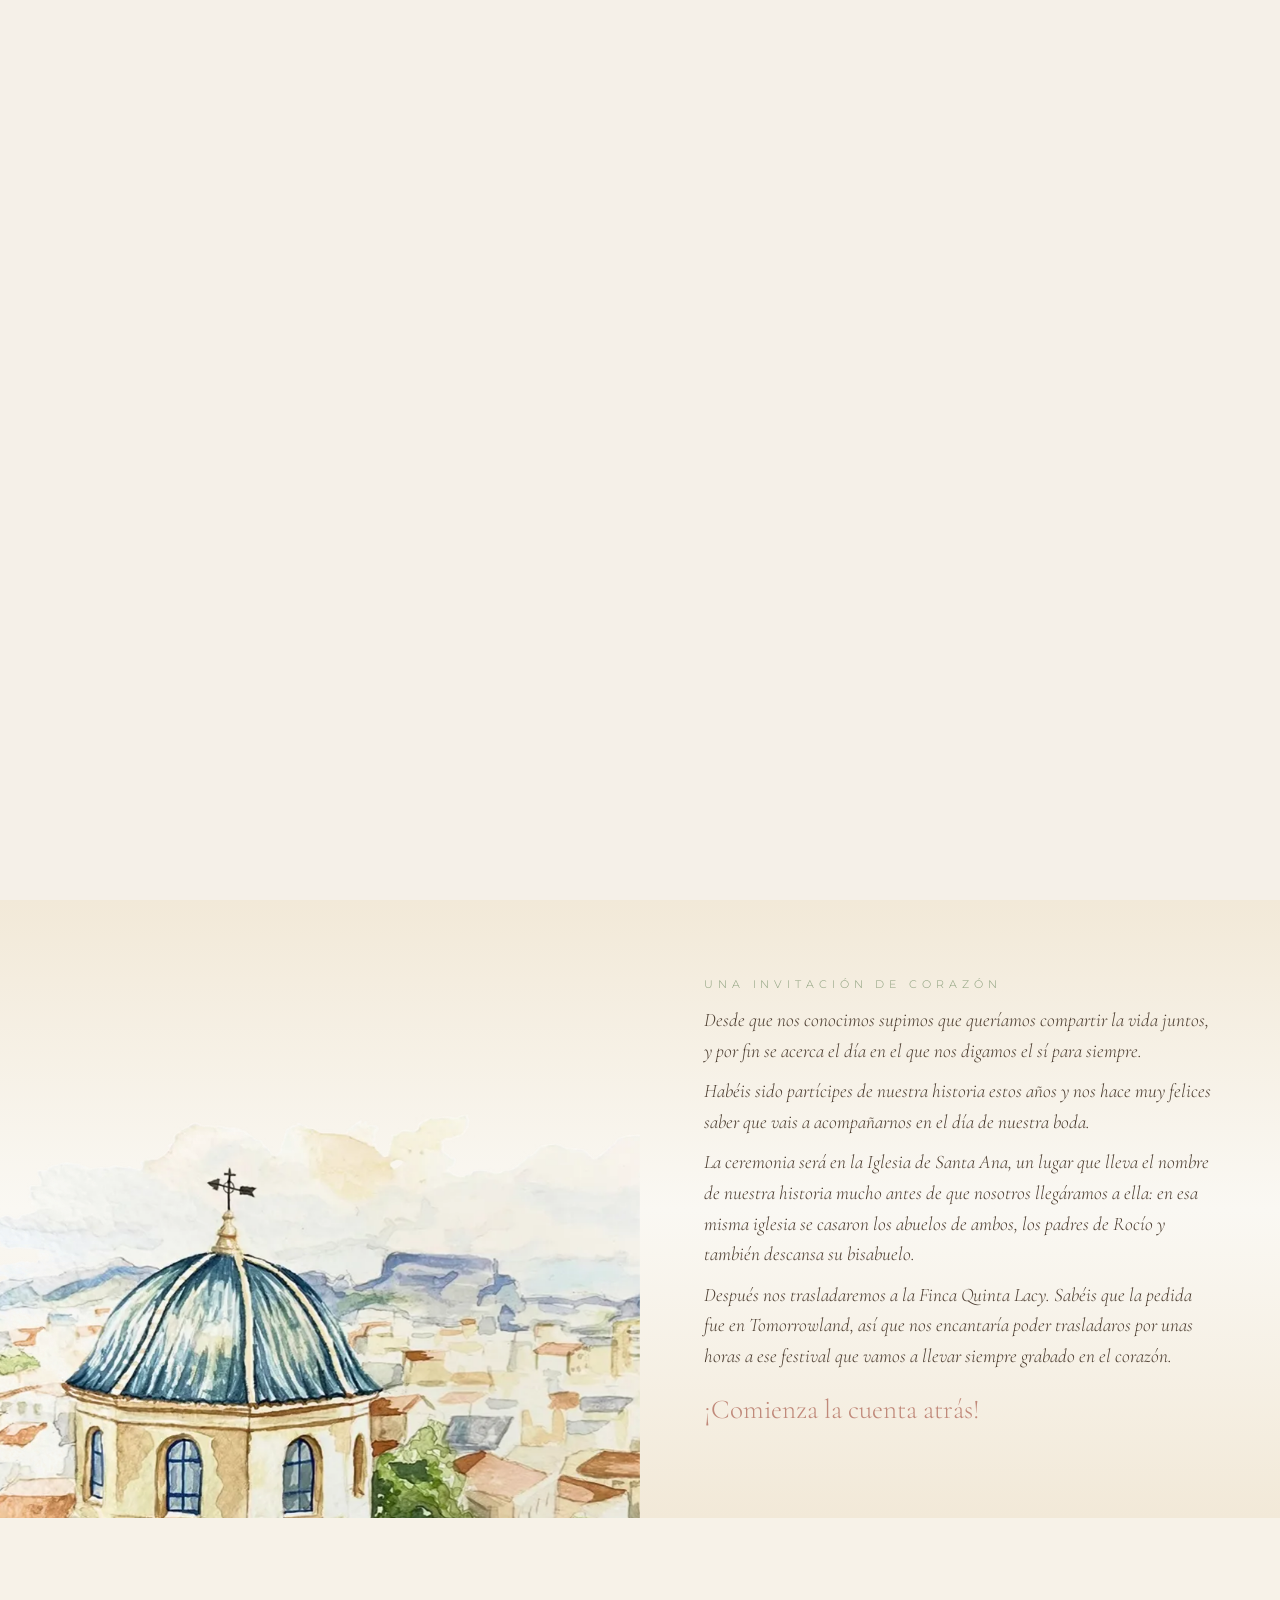
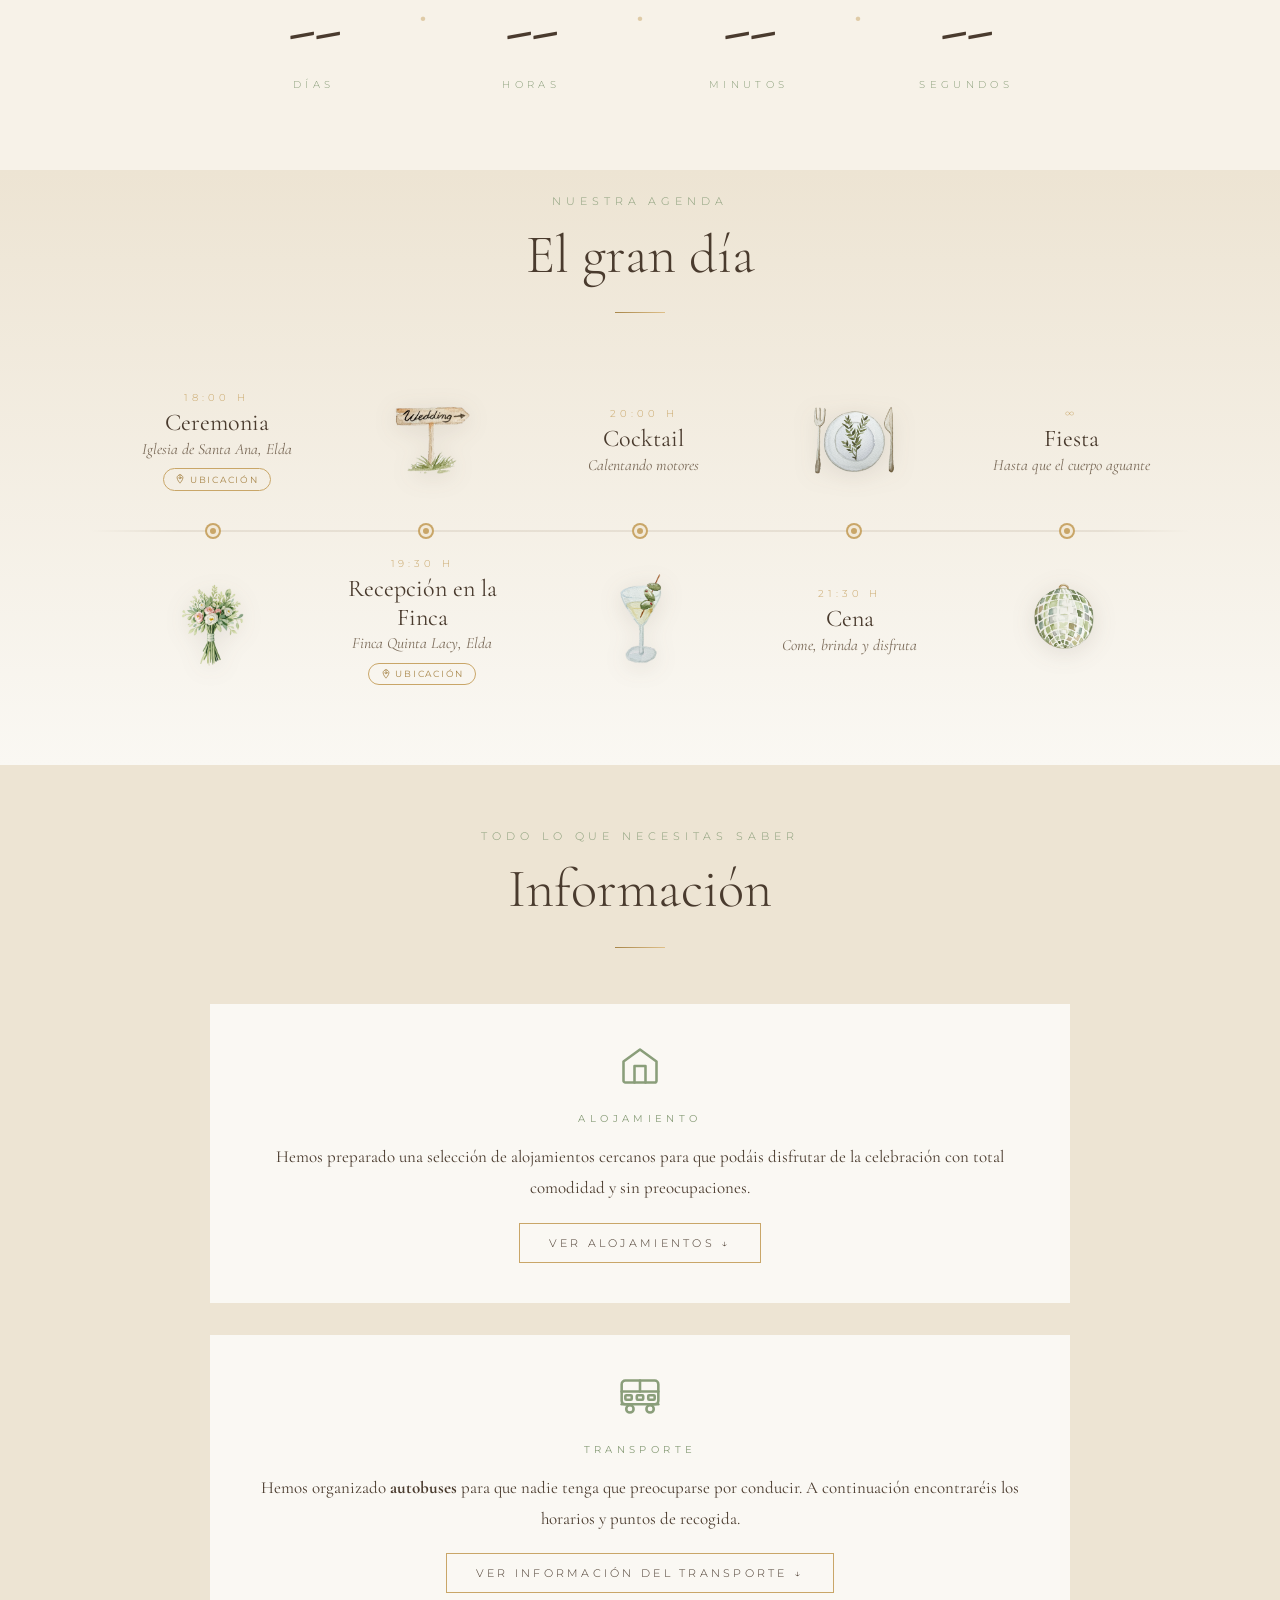
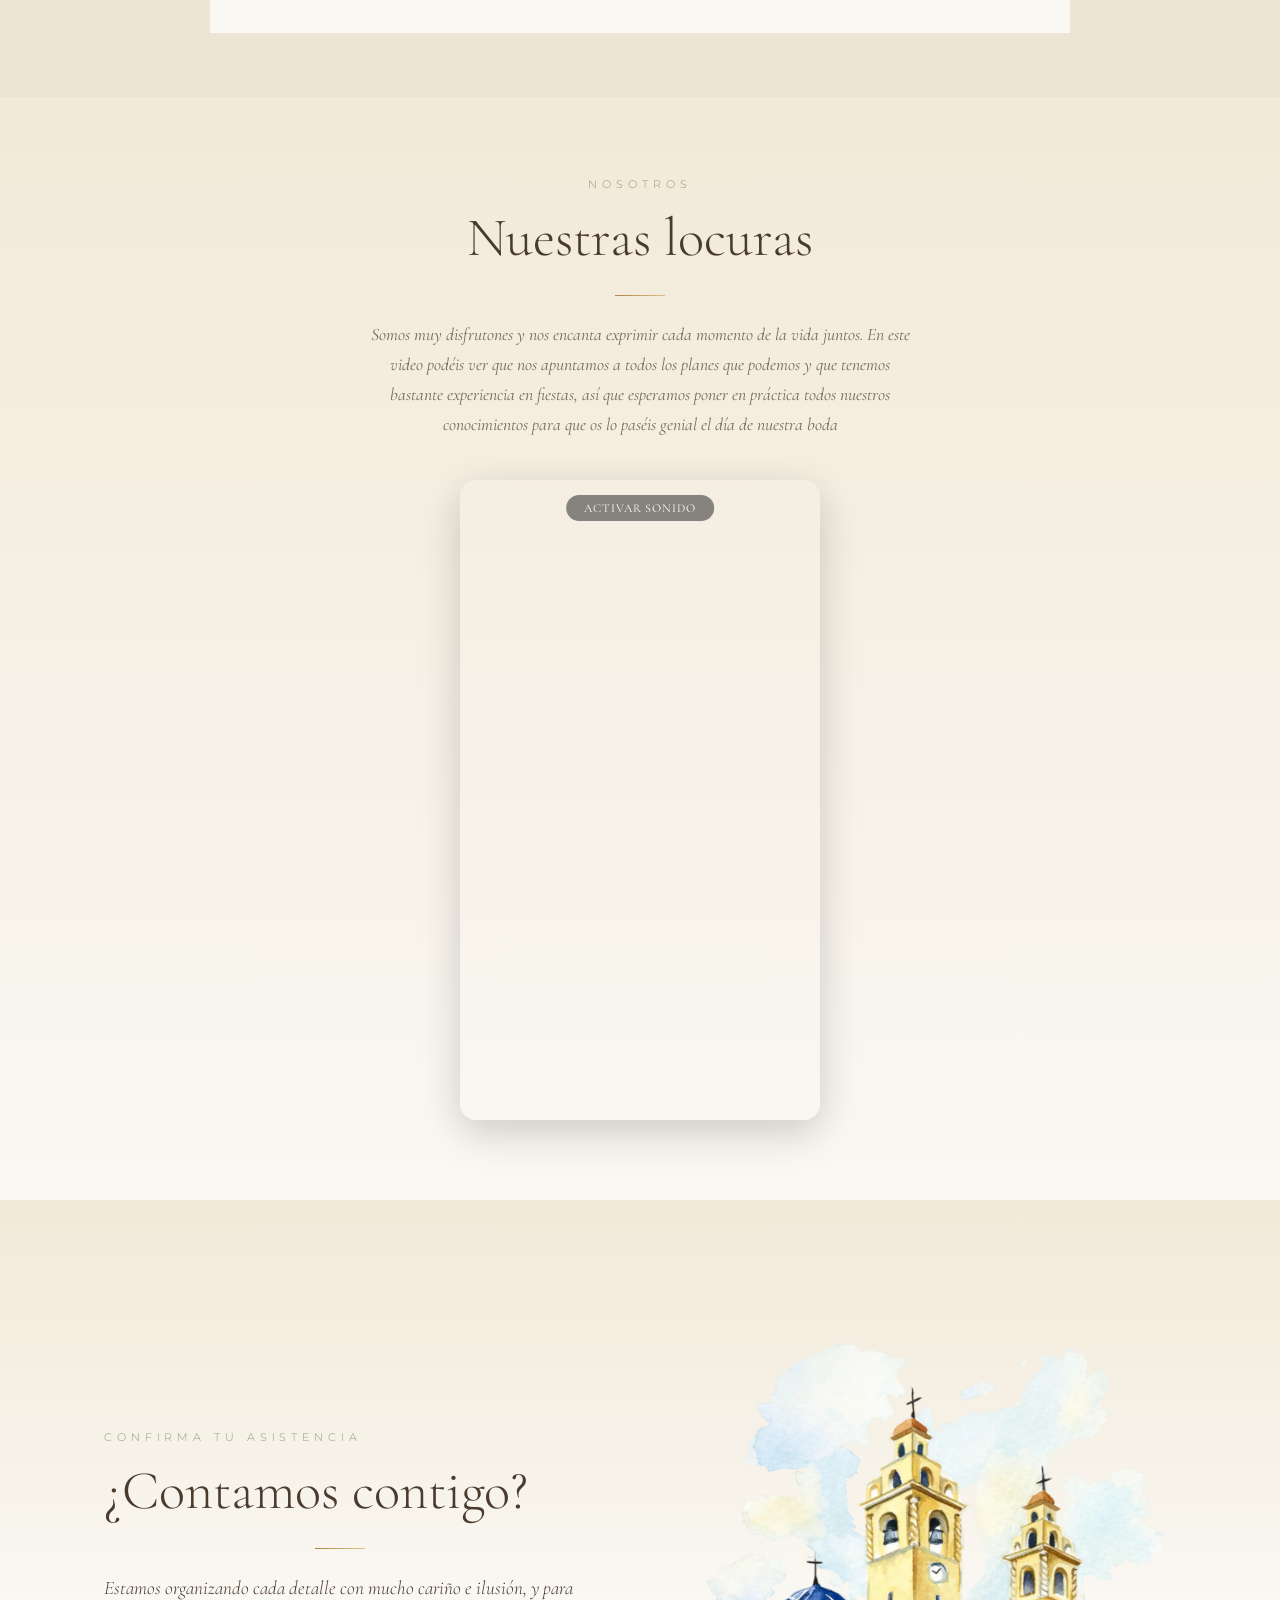
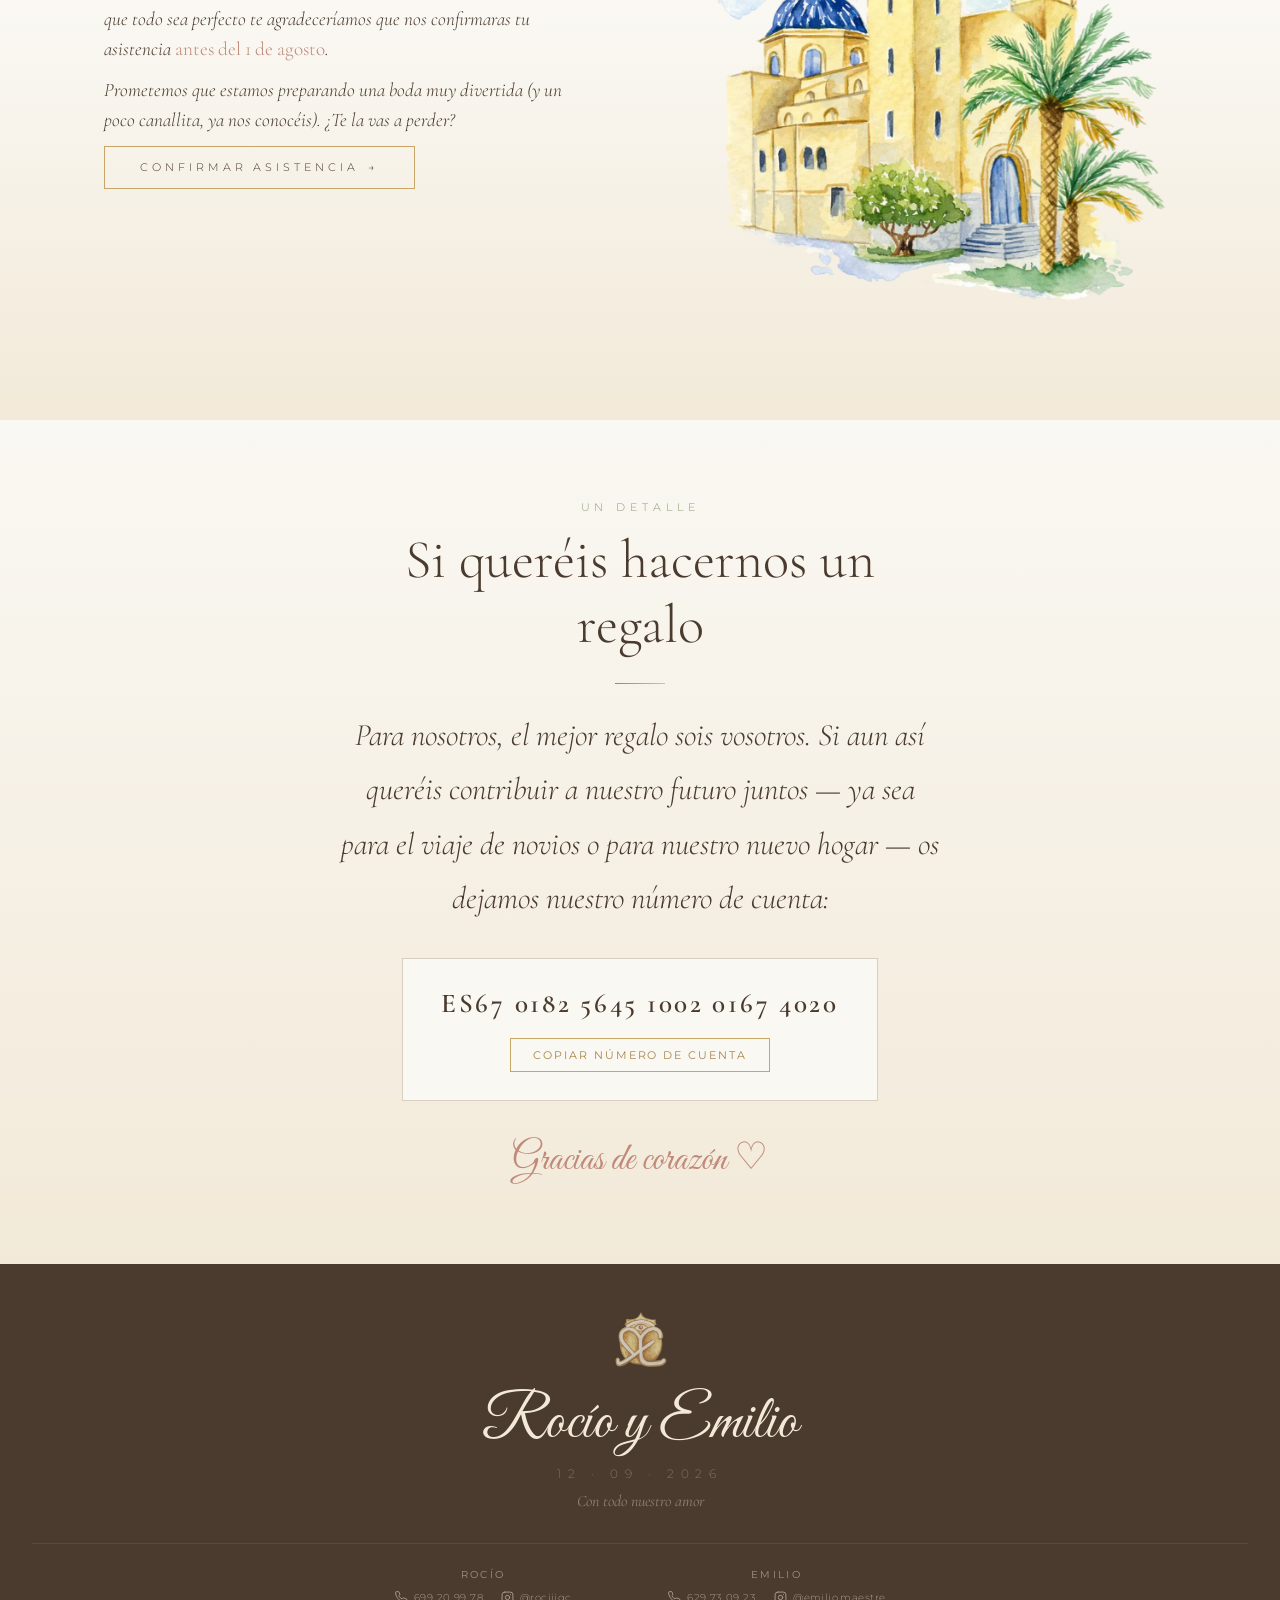
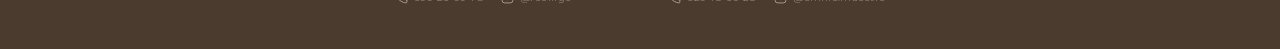
==== commit c3c6f9aa: "feat: actualizar horarios buses y añadir sección de regalo - Rediseño del bloque de transporte: 3 ta" ====
--- a/index.html
+++ b/index.html
@@ -345,59 +345,158 @@
         <div class="accordion-body" id="accordion-transporte" aria-hidden="true">
 
           <div class="transport-wrapper">
-            <div class="transport-legs-grid">
-
-              <!-- Outbound route: pickup → church -->
-              <div class="transport-leg transport-leg--ida">
-                <p class="transport-leg-title">🚌 Ida — hacia la iglesia</p>
+
+            <!-- ── IDA: 3 buses independientes ── -->
+            <div class="transport-ida-header">
+              <p class="transport-leg-title">🚌 Ida — hacia la iglesia</p>
+              <p class="transport-note">Hay <strong>tres autobuses</strong>, uno por cada punto de salida. Comprueba el que corresponde a tu parada.</p>
+            </div>
+
+            <div class="transport-buses-grid">
+
+              <!-- Bus 1: Alicante -->
+              <div class="transport-leg">
+                <p class="transport-bus-label">Bus · Alicante</p>
                 <div class="tr-tl">
                   <div class="tr-stop">
                     <div class="tr-dot"></div>
-                    <div><p class="tr-name">Alicante</p><p class="tr-time">Salida · 16:55 h</p><a href="https://maps.app.goo.gl/1LkAMj4sJB66mSvQ7" target="_blank" rel="noopener" class="transport-map-link">📍 Ver punto de recogida</a></div>
-                  </div>
-                  <div class="tr-stop">
-                    <div class="tr-dot"></div>
-                    <div><p class="tr-name">San Vicente del Raspeig</p><p class="tr-time">Parada · 17:10 h</p><a href="https://maps.app.goo.gl/CwFQf5gSjerCRPTQA" target="_blank" rel="noopener" class="transport-map-link">📍 Ver punto de recogida</a></div>
-                  </div>
-                  <div class="tr-stop">
-                    <div class="tr-dot"></div>
-                    <div><p class="tr-name">AC Hotel Elda</p><p class="tr-time">Parada · 17:40 h</p><a href="https://maps.app.goo.gl/UhspRWQVDBE4Gcqz6" target="_blank" rel="noopener" class="transport-map-link">📍 Ver punto de recogida</a></div>
+                    <div>
+                      <p class="tr-name">Alicante</p>
+                      <p class="tr-time">Salida · 16:15 h</p>
+                      <p class="tr-dest-label">Plaza de Luceros · parada Bankinter</p>
+                      <a href="https://maps.app.goo.gl/1LkAMj4sJB66mSvQ7" target="_blank" rel="noopener" class="transport-map-link">📍 Ver punto de recogida</a>
+                    </div>
+                  </div>
+                  <div class="tr-stop">
+                    <div class="tr-dot"></div>
+                    <div>
+                      <p class="tr-name">AC Hotel Elda</p>
+                      <p class="tr-dest-label">Parada intermedia</p>
+                      <a href="https://maps.app.goo.gl/UhspRWQVDBE4Gcqz6" target="_blank" rel="noopener" class="transport-map-link">📍 Ver punto</a>
+                    </div>
                   </div>
                   <div class="tr-stop">
                     <div class="tr-dot tr-dot--dest"></div>
-                    <div><p class="tr-name">Iglesia</p><p class="tr-dest-label">Destino · llegada ~17:45 h</p></div>
-                  </div>
-                </div>
-              </div>
-
-              <!-- Bridge notice: church → venue -->
-              <p class="transport-bridge transport-bridge--grid">⛪ Tras la ceremonia, el autobús os llevará directamente a la finca. ¡No os preocupéis por nada!</p>
-
-              <!-- Return route: venue → home -->
-              <div class="transport-leg transport-leg--vuelta">
-                <p class="transport-leg-title">🌙 Vuelta — regreso nocturno</p>
-                <p class="transport-note" style="margin-bottom:1rem;">Habrá dos salidas desde la finca. Ambas realizarán el mismo recorrido de paradas.</p>
+                    <div>
+                      <p class="tr-name">Iglesia de Santa Ana</p>
+                      <p class="tr-dest-label">Llegada · 17:40 h</p>
+                    </div>
+                  </div>
+                </div>
+              </div>
+
+              <!-- Bus 2: San Vicente -->
+              <div class="transport-leg">
+                <p class="transport-bus-label">Bus · San Vicente</p>
                 <div class="tr-tl">
                   <div class="tr-stop">
+                    <div class="tr-dot"></div>
+                    <div>
+                      <p class="tr-name">San Vicente del Raspeig</p>
+                      <p class="tr-time">Salida · 16:15 h</p>
+                      <p class="tr-dest-label">Ancha de Castelar · parada de las Monjas</p>
+                      <a href="https://maps.app.goo.gl/CwFQf5gSjerCRPTQA" target="_blank" rel="noopener" class="transport-map-link">📍 Ver punto de recogida</a>
+                    </div>
+                  </div>
+                  <div class="tr-stop">
+                    <div class="tr-dot"></div>
+                    <div>
+                      <p class="tr-name">AC Hotel Elda</p>
+                      <p class="tr-dest-label">Parada intermedia</p>
+                      <a href="https://maps.app.goo.gl/UhspRWQVDBE4Gcqz6" target="_blank" rel="noopener" class="transport-map-link">📍 Ver punto</a>
+                    </div>
+                  </div>
+                  <div class="tr-stop">
+                    <div class="tr-dot tr-dot--dest"></div>
+                    <div>
+                      <p class="tr-name">Iglesia de Santa Ana</p>
+                      <p class="tr-dest-label">Llegada · 17:40 h</p>
+                    </div>
+                  </div>
+                </div>
+              </div>
+
+              <!-- Bus 3: Hotel Elda -->
+              <div class="transport-leg">
+                <p class="transport-bus-label">Bus · Hotel Elda</p>
+                <div class="tr-tl">
+                  <div class="tr-stop">
+                    <div class="tr-dot"></div>
+                    <div>
+                      <p class="tr-name">AC Hotel Elda</p>
+                      <p class="tr-time">Salida · 17:00 h</p>
+                      <a href="https://maps.app.goo.gl/UhspRWQVDBE4Gcqz6" target="_blank" rel="noopener" class="transport-map-link">📍 Ver punto de recogida</a>
+                    </div>
+                  </div>
+                  <div class="tr-stop">
+                    <div class="tr-dot tr-dot--dest"></div>
+                    <div>
+                      <p class="tr-name">Iglesia de Santa Ana</p>
+                      <p class="tr-dest-label">Llegada · 17:40 h</p>
+                    </div>
+                  </div>
+                </div>
+              </div>
+
+            </div><!-- /transport-buses-grid -->
+
+            <!-- Bridge: church → venue -->
+            <p class="transport-bridge">⛪ Tras la ceremonia, a las 19:00 h, los autobuses os llevarán desde la rotonda directamente a la Finca Quinta Lacy. ¡No os preocupéis por nada!</p>
+
+            <!-- ── VUELTA: dos salidas con rutas distintas ── -->
+            <div class="transport-ida-header" style="margin-top:.4rem;">
+              <p class="transport-leg-title">🌙 Vuelta — regreso nocturno</p>
+              <p class="transport-note">Habrá <strong>dos salidas</strong> desde la finca con rutas distintas según vuestro destino.</p>
+            </div>
+
+            <div class="transport-returns-grid">
+
+              <!-- 1ª vuelta: Alicante -->
+              <div class="transport-leg">
+                <p class="transport-bus-label">1ª salida · 01:15 h</p>
+                <p class="transport-note" style="margin-bottom:.8rem;font-size:.85rem;">Solo para invitados de Alicante</p>
+                <div class="tr-tl">
+                  <div class="tr-stop">
                     <div class="tr-dot tr-dot--bridge"></div>
-                    <div><p class="tr-name">Finca</p><p class="tr-time">1ª salida · 01:00 h &nbsp;·&nbsp; 2ª salida · 04:00 h</p></div>
+                    <div><p class="tr-name">Finca Quinta Lacy</p><p class="tr-time">Salida · 01:15 h</p></div>
                   </div>
                   <div class="tr-stop">
                     <div class="tr-dot"></div>
                     <div><p class="tr-name">AC Hotel Elda</p><p class="tr-dest-label">Parada intermedia</p></div>
                   </div>
                   <div class="tr-stop">
-                    <div class="tr-dot"></div>
-                    <div><p class="tr-name">San Vicente del Raspeig</p><p class="tr-dest-label">Parada intermedia</p></div>
-                  </div>
-                  <div class="tr-stop">
                     <div class="tr-dot tr-dot--dest"></div>
-                    <div><p class="tr-name">Alicante</p><p class="tr-dest-label">Destino final</p></div>
-                  </div>
-                </div>
-              </div>
-
-            </div><!-- /transport-legs-grid -->
+                    <div><p class="tr-name">Alicante</p><p class="tr-dest-label">Plaza de Luceros · Bankinter</p></div>
+                  </div>
+                </div>
+              </div>
+
+              <!-- 2ª vuelta: San Vicente + Alicante -->
+              <div class="transport-leg">
+                <p class="transport-bus-label">2ª salida · 04:00 h</p>
+                <p class="transport-note" style="margin-bottom:.8rem;font-size:.85rem;">Para San Vicente y Alicante (2 buses)</p>
+                <div class="tr-tl">
+                  <div class="tr-stop">
+                    <div class="tr-dot tr-dot--bridge"></div>
+                    <div><p class="tr-name">Finca Quinta Lacy</p><p class="tr-time">Salida · 04:00 h</p></div>
+                  </div>
+                  <div class="tr-stop">
+                    <div class="tr-dot"></div>
+                    <div><p class="tr-name">AC Hotel Elda</p><p class="tr-dest-label">Parada intermedia</p></div>
+                  </div>
+                  <div class="tr-stop">
+                    <div class="tr-dot"></div>
+                    <div><p class="tr-name">San Vicente del Raspeig</p><p class="tr-dest-label">Ancha de Castelar · Monjas</p></div>
+                  </div>
+                  <div class="tr-stop">
+                    <div class="tr-dot tr-dot--dest"></div>
+                    <div><p class="tr-name">Alicante</p><p class="tr-dest-label">Plaza de Luceros · Bankinter</p></div>
+                  </div>
+                </div>
+              </div>
+
+            </div><!-- /transport-returns-grid -->
+
           </div>
 
         </div><!-- /accordion-transporte -->
@@ -474,6 +573,28 @@
 
 
 <!-- ============================================================
+     GIFT / CONTRIBUTION SECTION
+     ============================================================ -->
+<section id="gift-section">
+  <div class="s-inner gift-inner">
+    <p class="s-label aos">Un detalle</p>
+    <h2 class="s-title aos d1">Si queréis hacernos un regalo</h2>
+    <div class="gold-bar aos d2"></div>
+    <p class="msg-quote aos d2">
+      Para nosotros, el mejor regalo sois vosotros. Si aun así queréis contribuir a nuestro futuro juntos
+      — ya sea para el viaje de novios o para nuestro nuevo hogar —
+      os dejamos nuestro número de cuenta:
+    </p>
+    <div class="gift-box aos d3">
+      <p class="gift-iban">ES67 0182 5645 1002 0167 4020</p>
+      <button class="gift-copy-btn" id="giftCopyBtn" type="button">Copiar número de cuenta</button>
+    </div>
+    <p class="gift-thanks aos d4">Gracias de corazón ♡</p>
+  </div>
+</section>
+
+
+<!-- ============================================================
      FOOTER
      ============================================================ -->
 <footer id="closing">
--- a/css/index.css
+++ b/css/index.css
@@ -1054,6 +1054,84 @@
   font-family: 'Cormorant Garamond', serif;
   font-style: italic; font-size: 1rem;
   color: var(--sepia-light); line-height: 1.7; margin-top: .4rem;
+}
+
+/* IDA header + bus grid */
+.transport-ida-header {
+  max-width: 740px; margin: 0 auto .4rem;
+}
+.transport-ida-header .transport-leg-title { margin-bottom: .3rem; }
+
+.transport-buses-grid {
+  display: flex; flex-direction: column; gap: 1rem;
+  max-width: 740px; margin: 0 auto;
+}
+@media (min-width: 640px) {
+  .transport-buses-grid {
+    display: grid;
+    grid-template-columns: repeat(3, 1fr);
+    gap: 1rem;
+    align-items: start;
+  }
+}
+
+.transport-bus-label {
+  font-family: 'Montserrat', sans-serif; font-weight: 600;
+  font-size: .62rem; letter-spacing: .38em; text-transform: uppercase;
+  color: var(--gold-dark); margin-bottom: .9rem;
+}
+
+/* Return routes grid */
+.transport-returns-grid {
+  display: flex; flex-direction: column; gap: 1rem;
+  max-width: 740px; margin: 0 auto;
+}
+@media (min-width: 560px) {
+  .transport-returns-grid {
+    display: grid;
+    grid-template-columns: 1fr 1fr;
+    gap: 1rem;
+    align-items: start;
+  }
+}
+
+/* ============================================================
+   GIFT / CONTRIBUTION SECTION
+   ============================================================ */
+#gift-section {
+  background: linear-gradient(180deg, var(--cream) 0%, var(--cream-warm) 100%);
+  text-align: center;
+  padding: 5rem 2rem;
+}
+.gift-inner { max-width: 600px; margin: 0 auto; }
+.gift-inner .msg-quote { margin-bottom: 2rem; }
+
+.gift-box {
+  display: inline-flex; flex-direction: column; align-items: center; gap: 1.1rem;
+  background: var(--cream); border: 1px solid var(--divider);
+  padding: 1.8rem 2.4rem; margin: 0 auto;
+  max-width: 100%;
+}
+.gift-iban {
+  font-family: 'Cormorant Garamond', serif; font-weight: 600;
+  font-size: clamp(1.2rem, 4vw, 1.7rem); color: var(--sepia);
+  letter-spacing: .1em; line-height: 1.2;
+  word-break: break-all;
+}
+.gift-copy-btn {
+  font-family: 'Montserrat', sans-serif; font-weight: 400;
+  font-size: .68rem; letter-spacing: .18em; text-transform: uppercase;
+  color: var(--gold-dark); background: transparent;
+  border: 1px solid var(--gold); padding: .55rem 1.4rem;
+  cursor: pointer; transition: background .22s ease, color .22s ease, border-color .22s ease;
+}
+.gift-copy-btn:hover { background: var(--gold); color: var(--cream); border-color: var(--gold); }
+.gift-copy-btn.copied { background: var(--sage); color: var(--cream); border-color: var(--sage); }
+
+.gift-thanks {
+  font-family: 'Great Vibes', cursive;
+  font-size: clamp(1.6rem, 4vw, 2.4rem);
+  color: var(--rose); margin-top: 2rem;
 }
 
 /* ============================================================
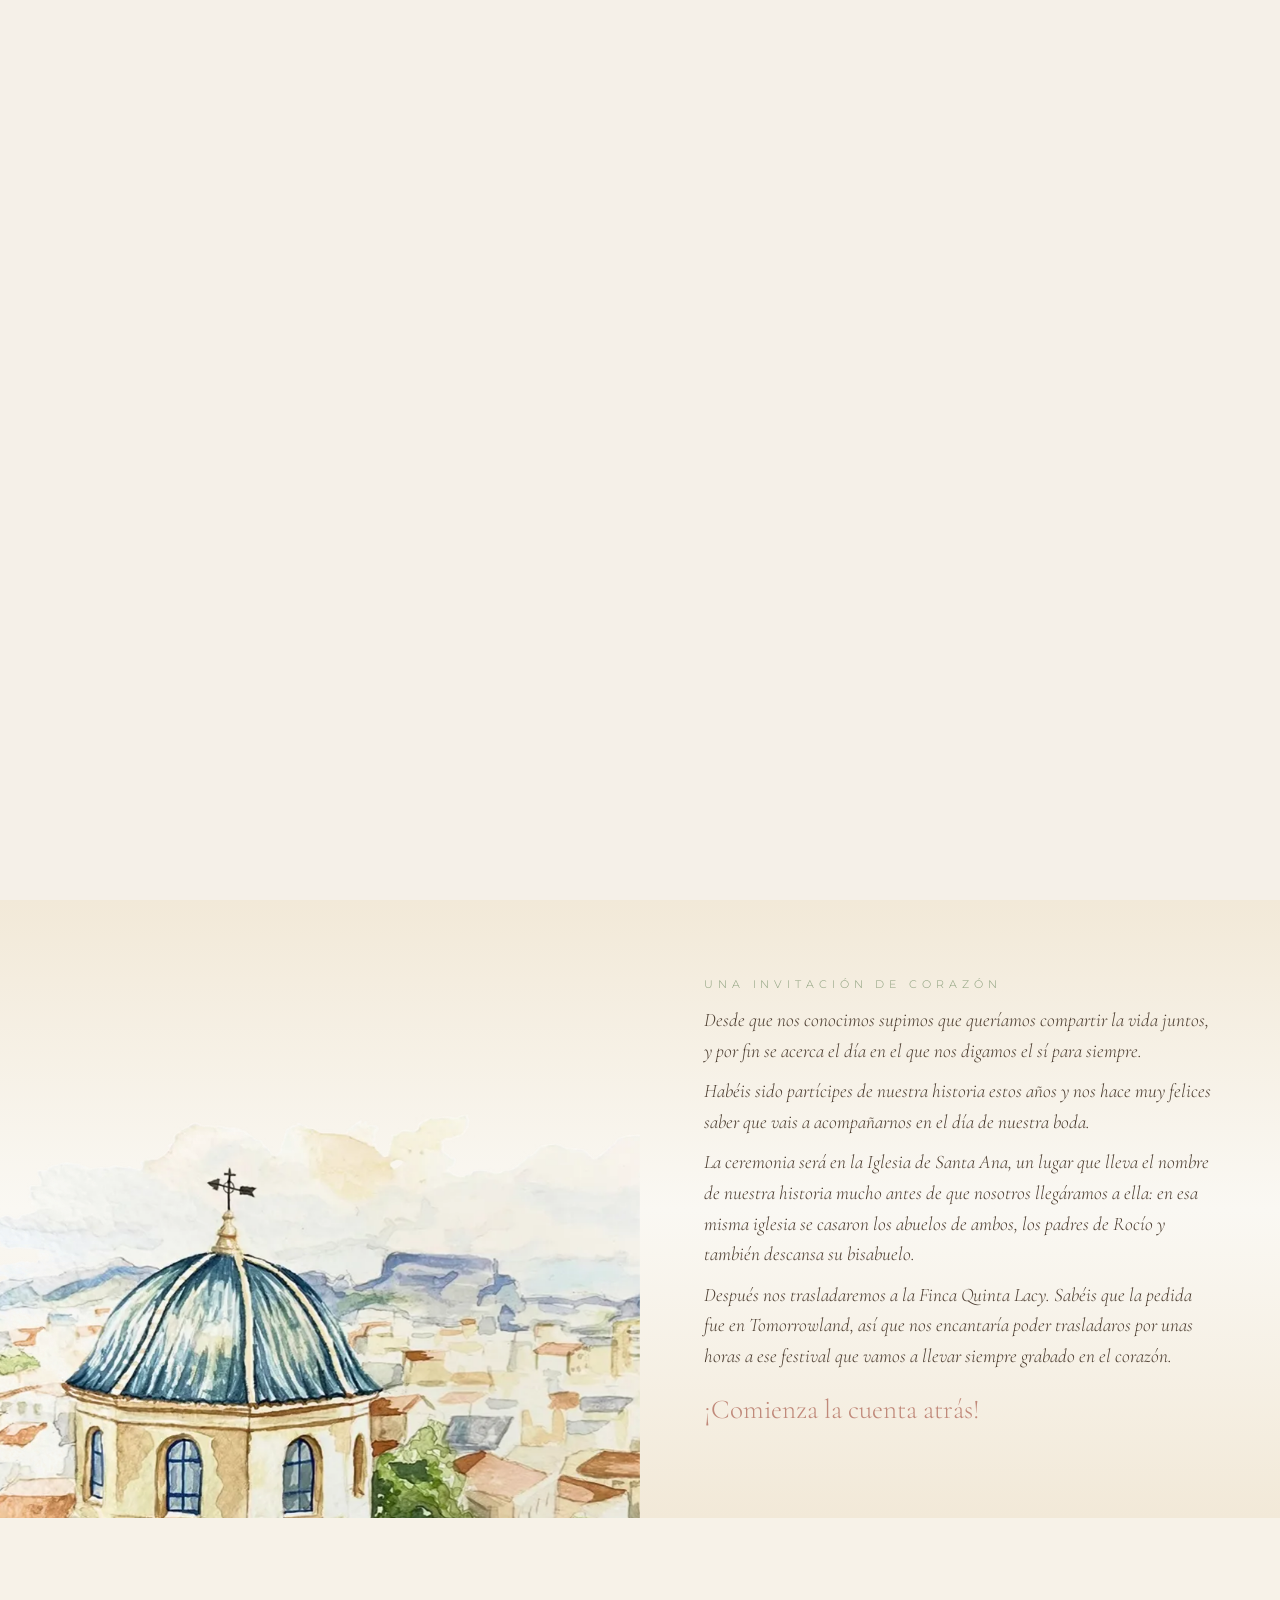
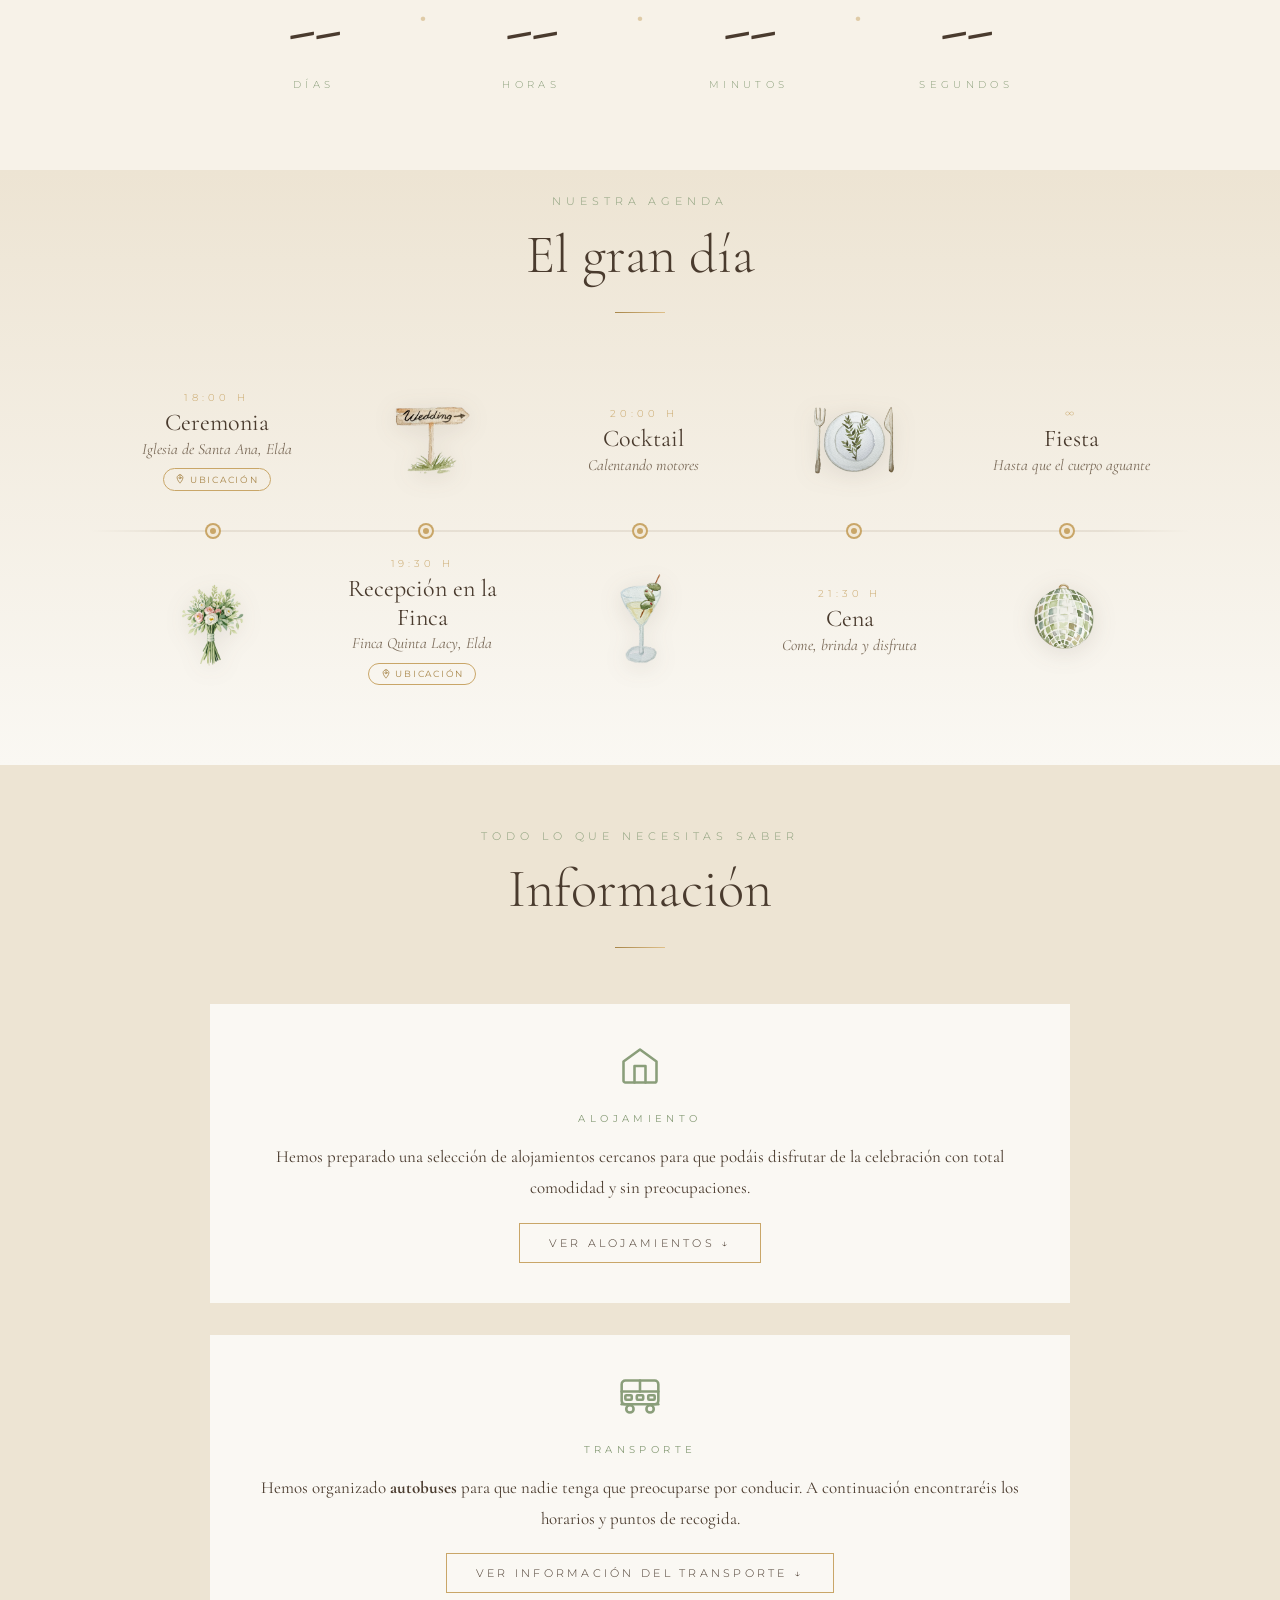
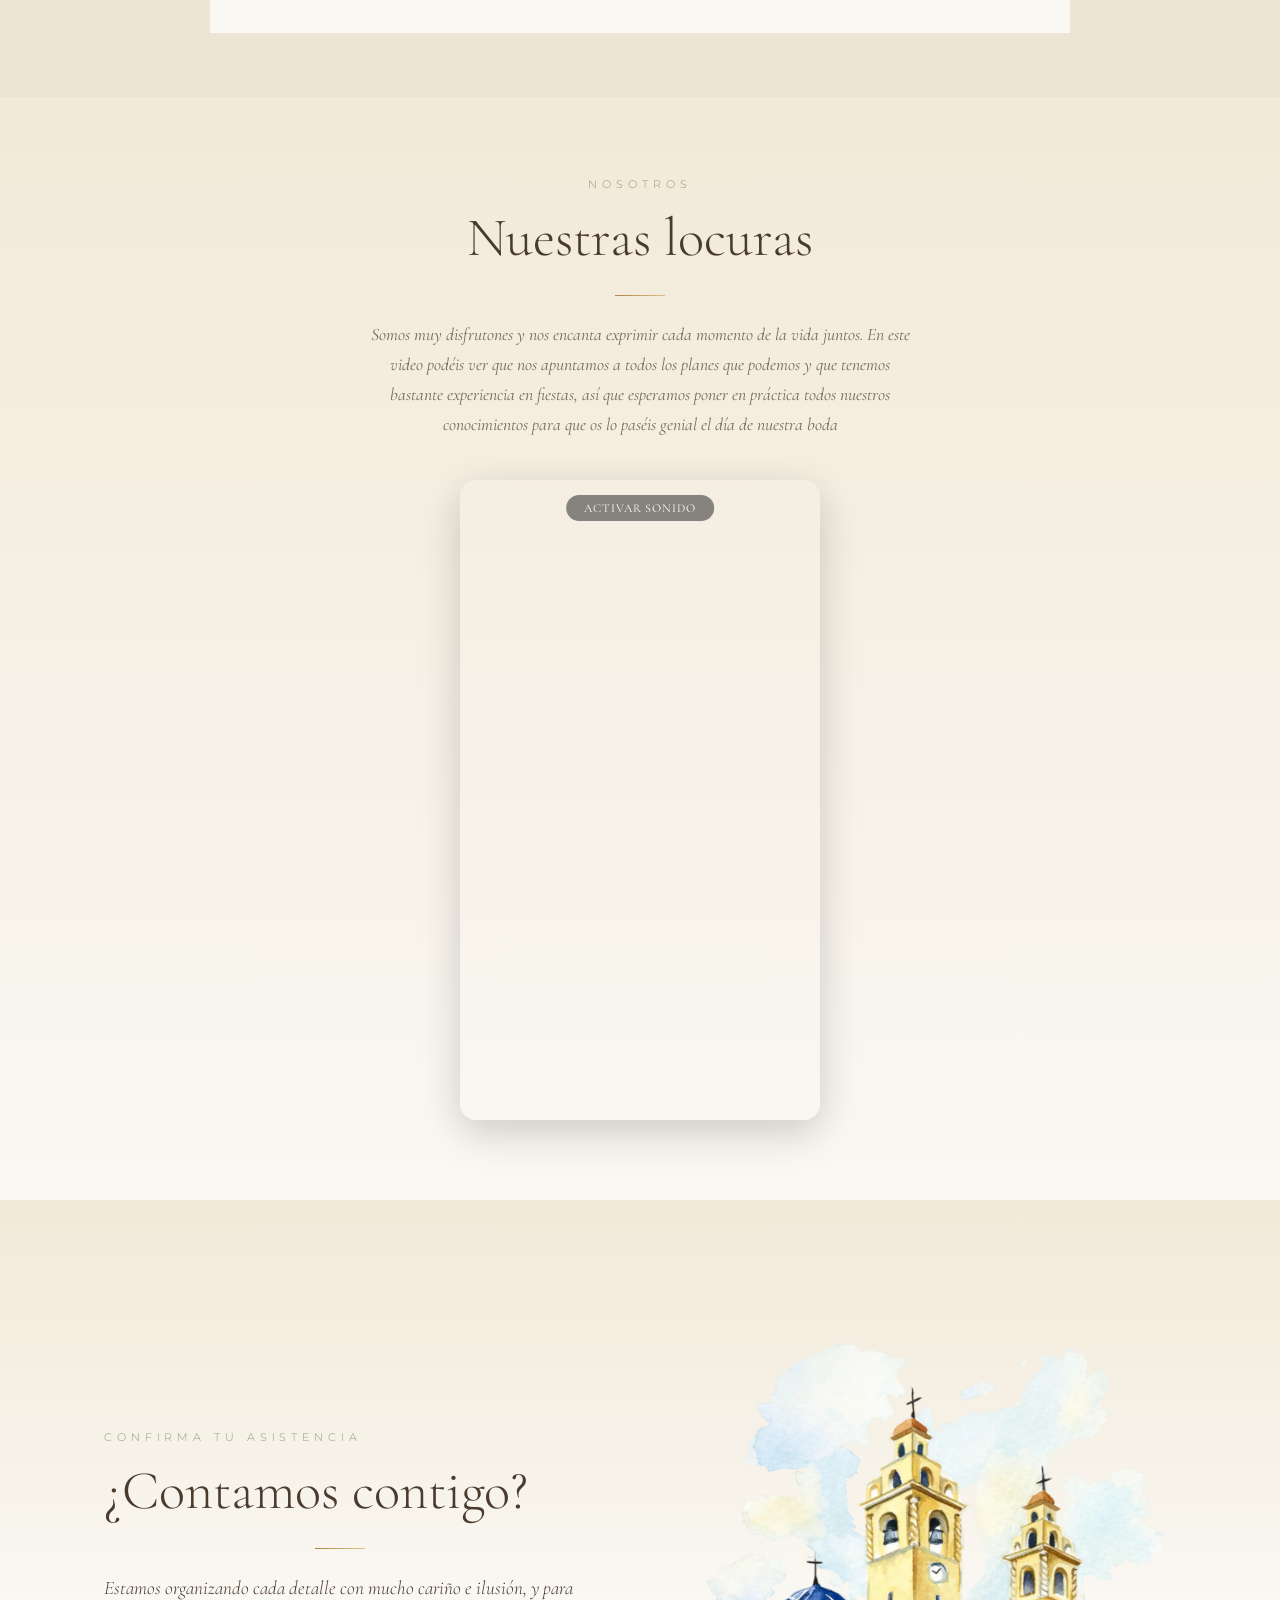
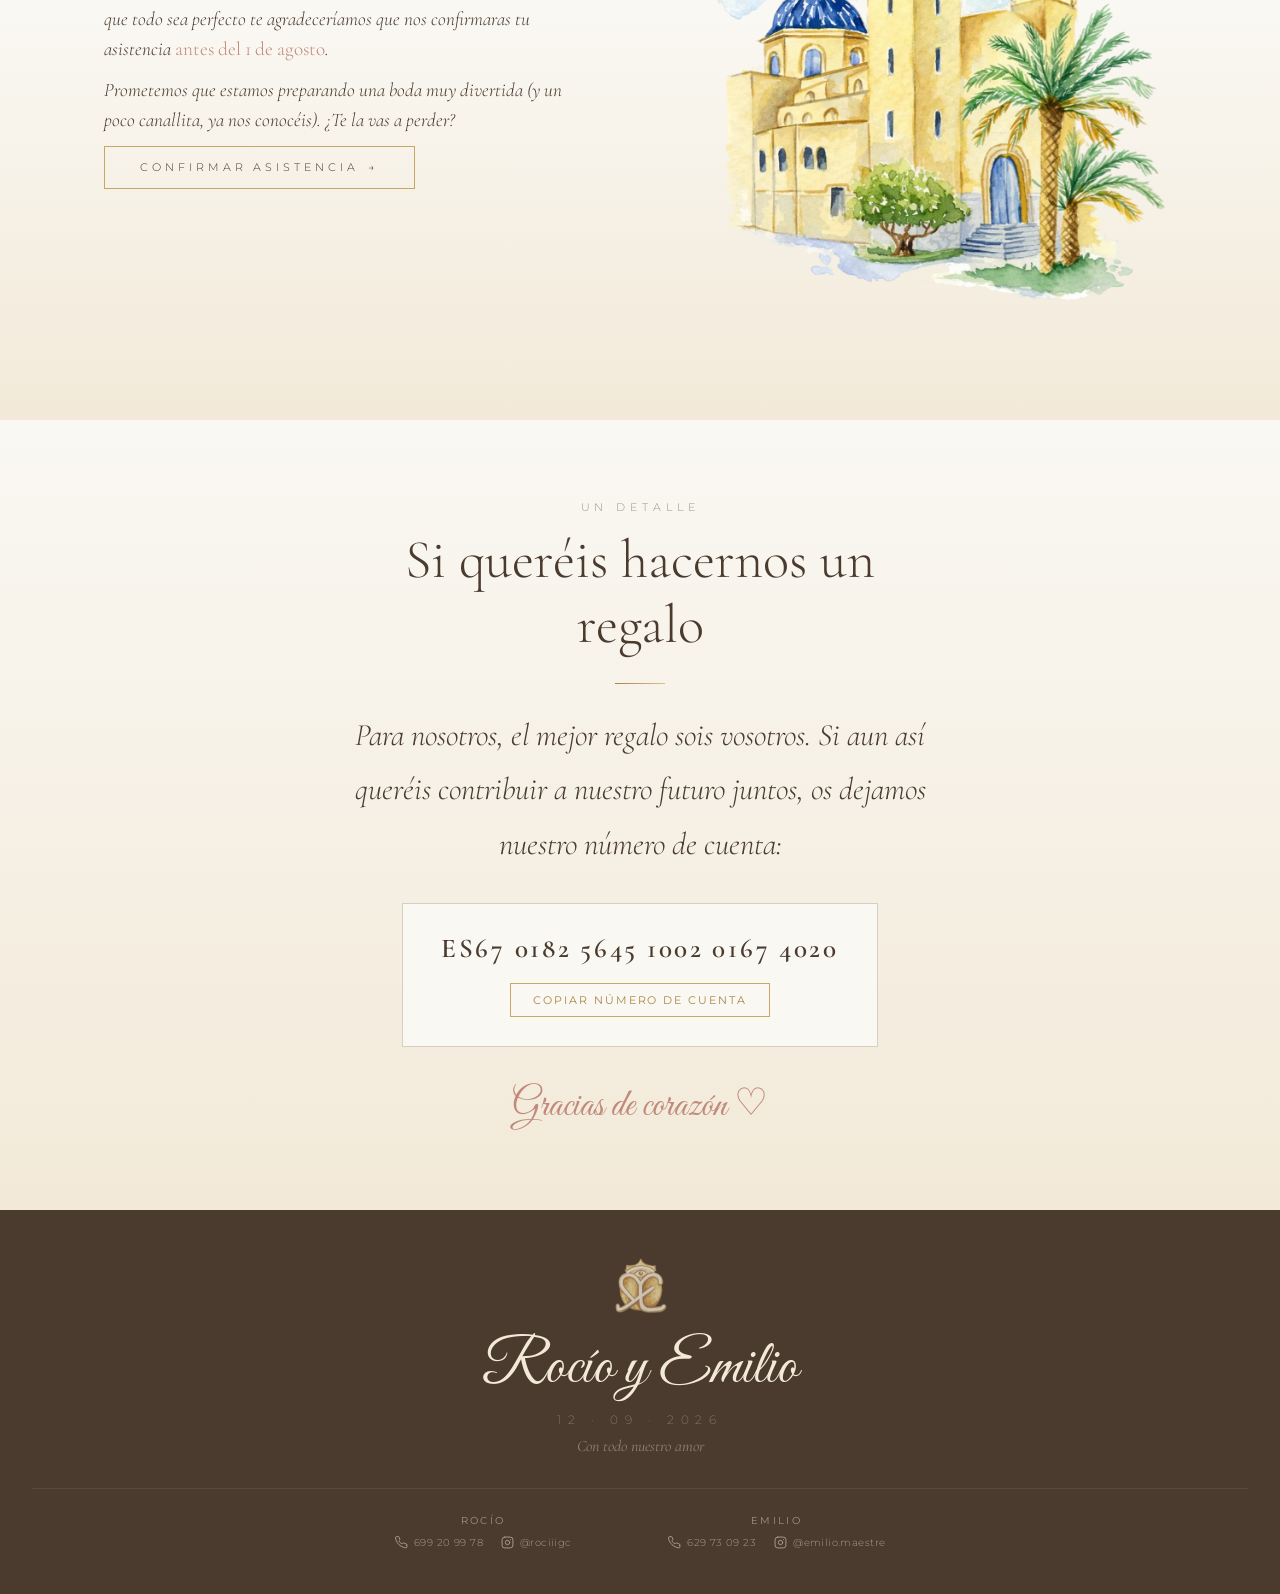
==== commit f7ea459e: "fix: texto regalo y enlace San Vicente" ====
--- a/index.html
+++ b/index.html
@@ -395,7 +395,7 @@
                       <p class="tr-name">San Vicente del Raspeig</p>
                       <p class="tr-time">Salida · 16:15 h</p>
                       <p class="tr-dest-label">Ancha de Castelar · parada de las Monjas</p>
-                      <a href="https://maps.app.goo.gl/CwFQf5gSjerCRPTQA" target="_blank" rel="noopener" class="transport-map-link">📍 Ver punto de recogida</a>
+                      <a href="https://maps.app.goo.gl/o1WaTtNj3cC9m3gQA" target="_blank" rel="noopener" class="transport-map-link">📍 Ver punto de recogida</a>
                     </div>
                   </div>
                   <div class="tr-stop">
@@ -581,8 +581,7 @@
     <h2 class="s-title aos d1">Si queréis hacernos un regalo</h2>
     <div class="gold-bar aos d2"></div>
     <p class="msg-quote aos d2">
-      Para nosotros, el mejor regalo sois vosotros. Si aun así queréis contribuir a nuestro futuro juntos
-      — ya sea para el viaje de novios o para nuestro nuevo hogar —
+      Para nosotros, el mejor regalo sois vosotros. Si aun así queréis contribuir a nuestro futuro juntos,
       os dejamos nuestro número de cuenta:
     </p>
     <div class="gift-box aos d3">
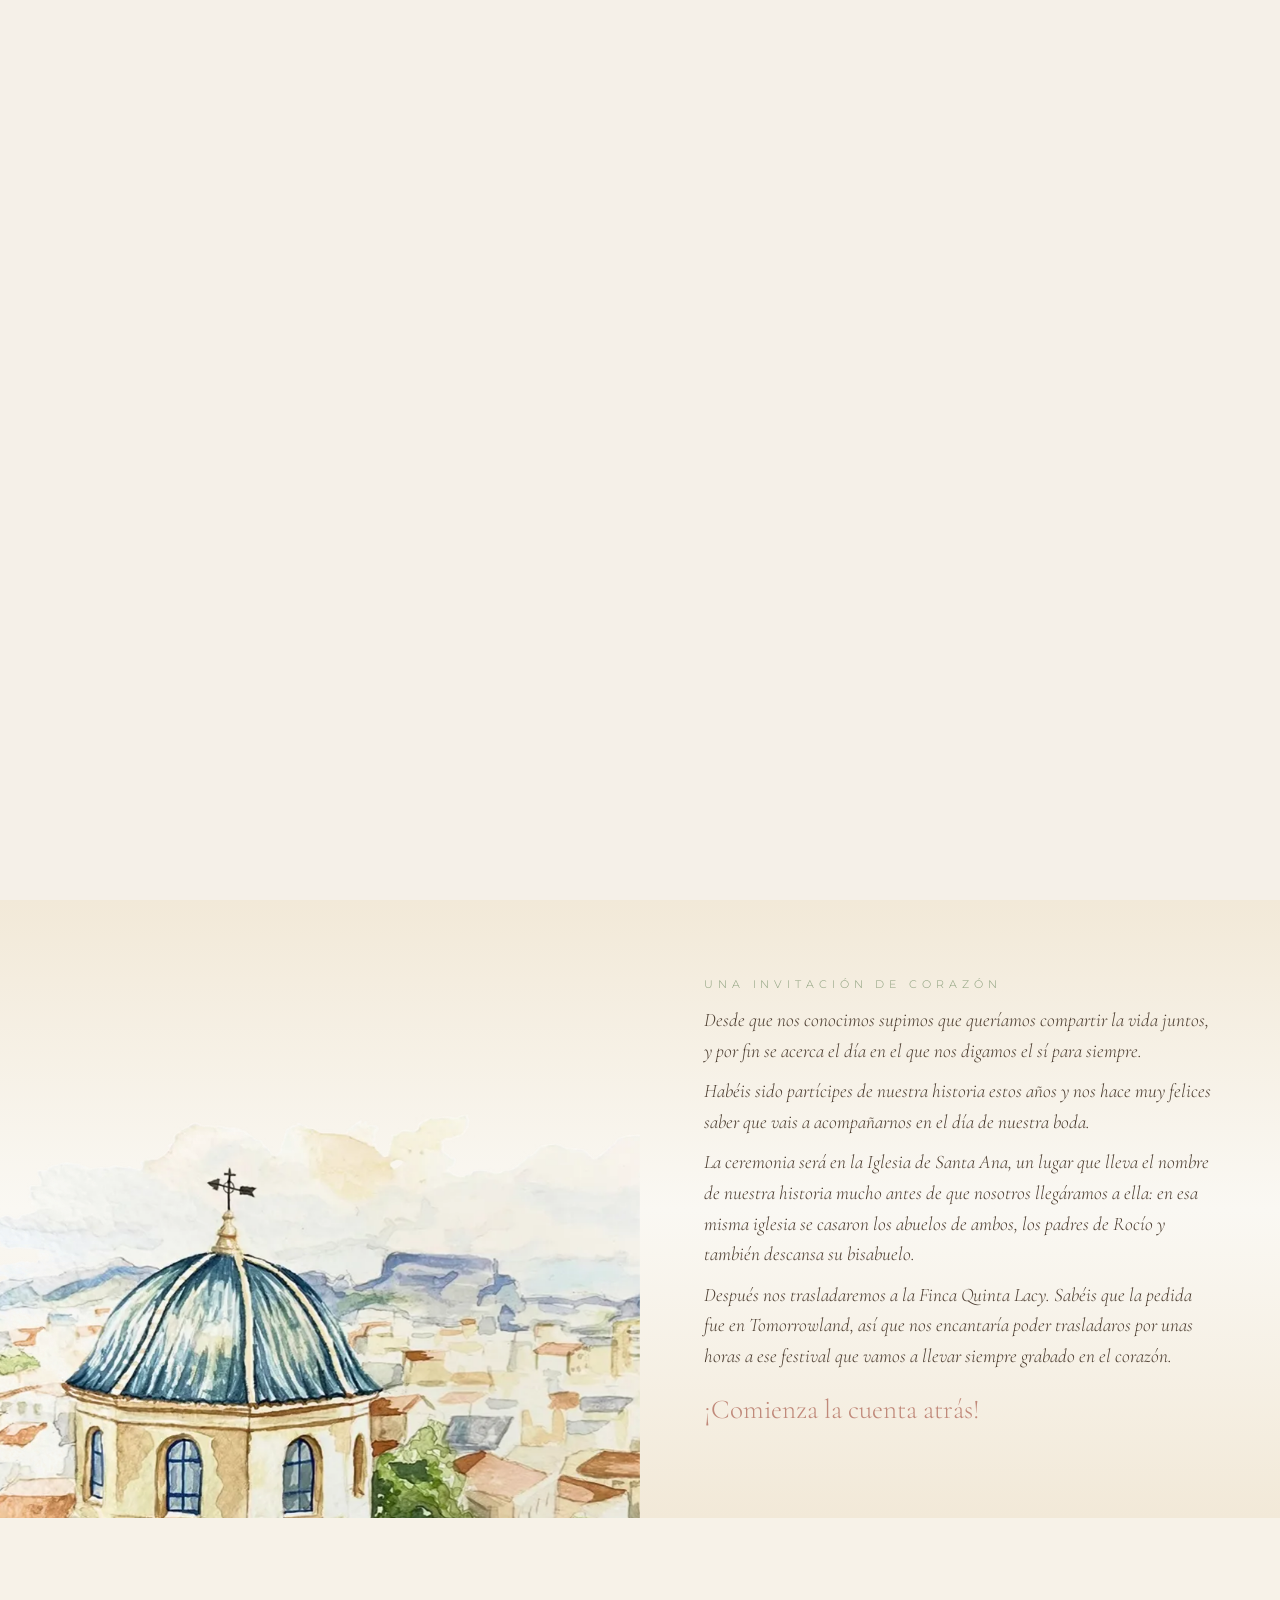
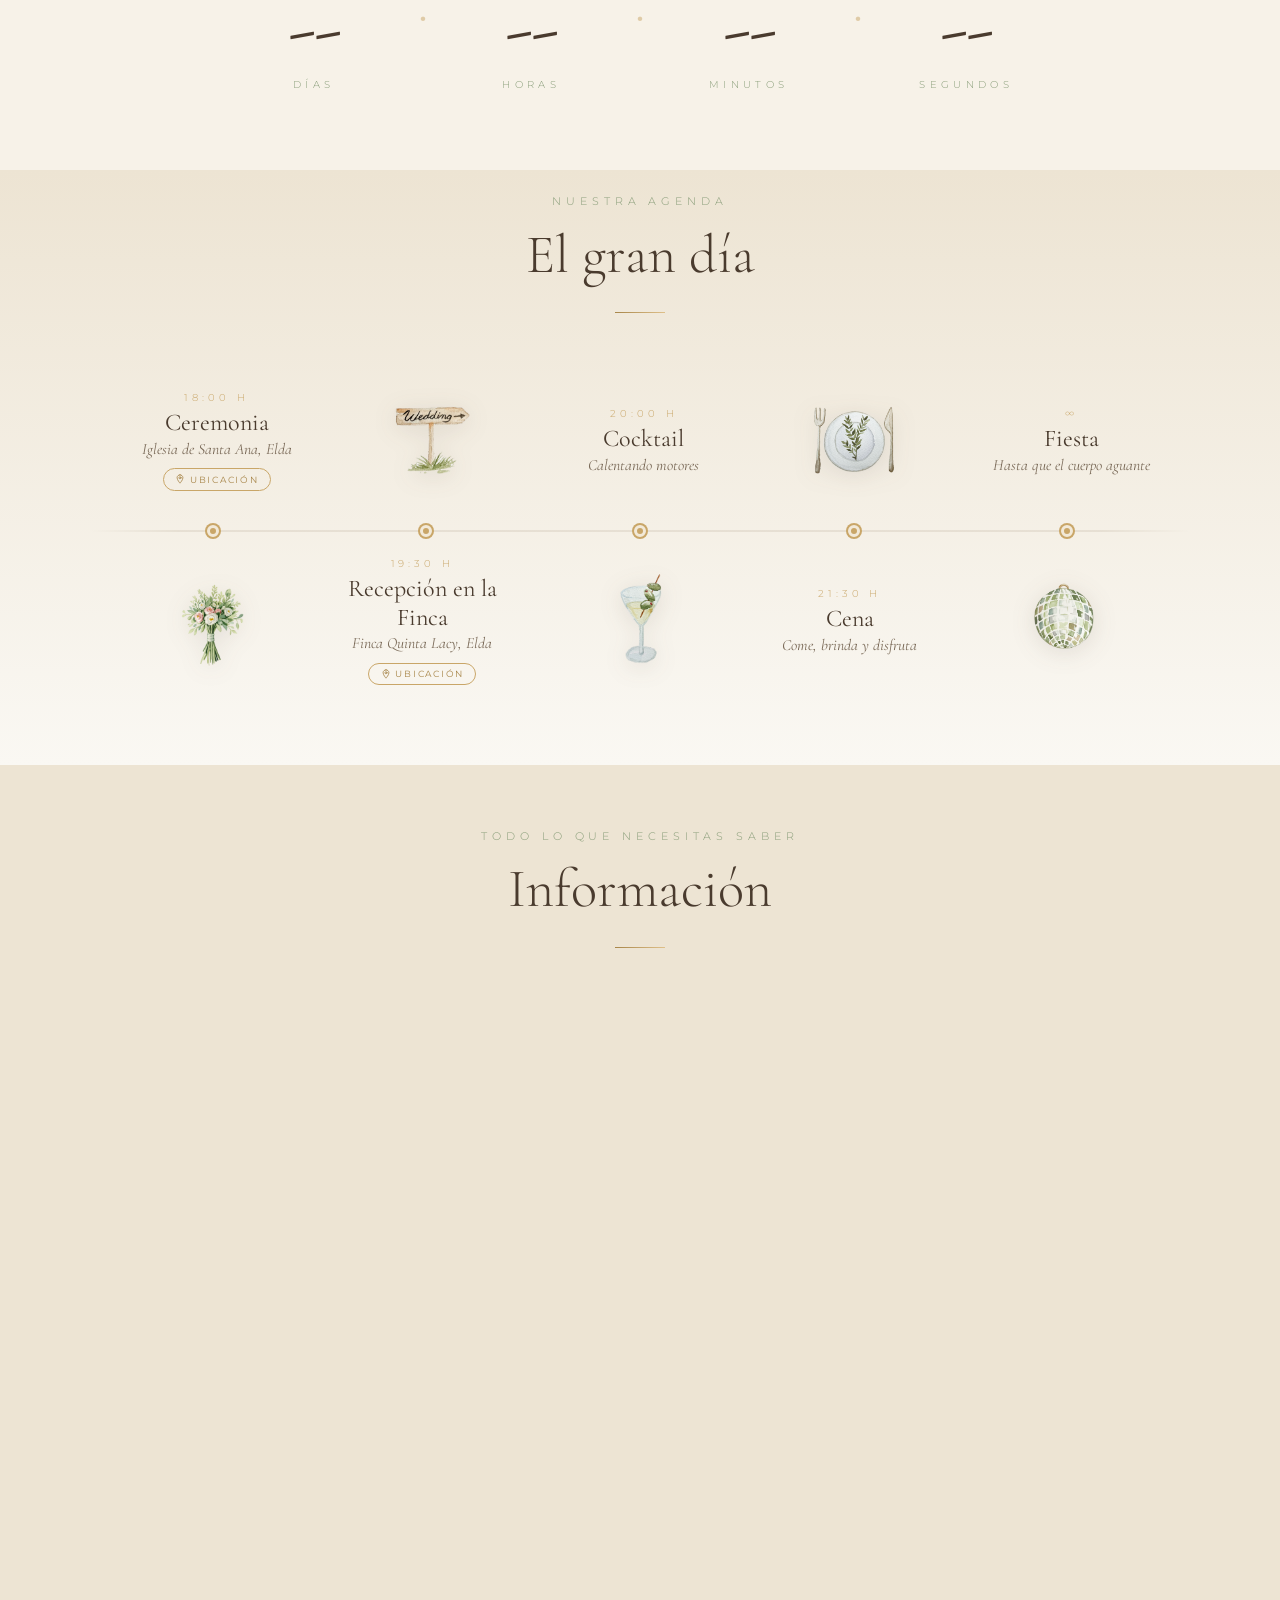
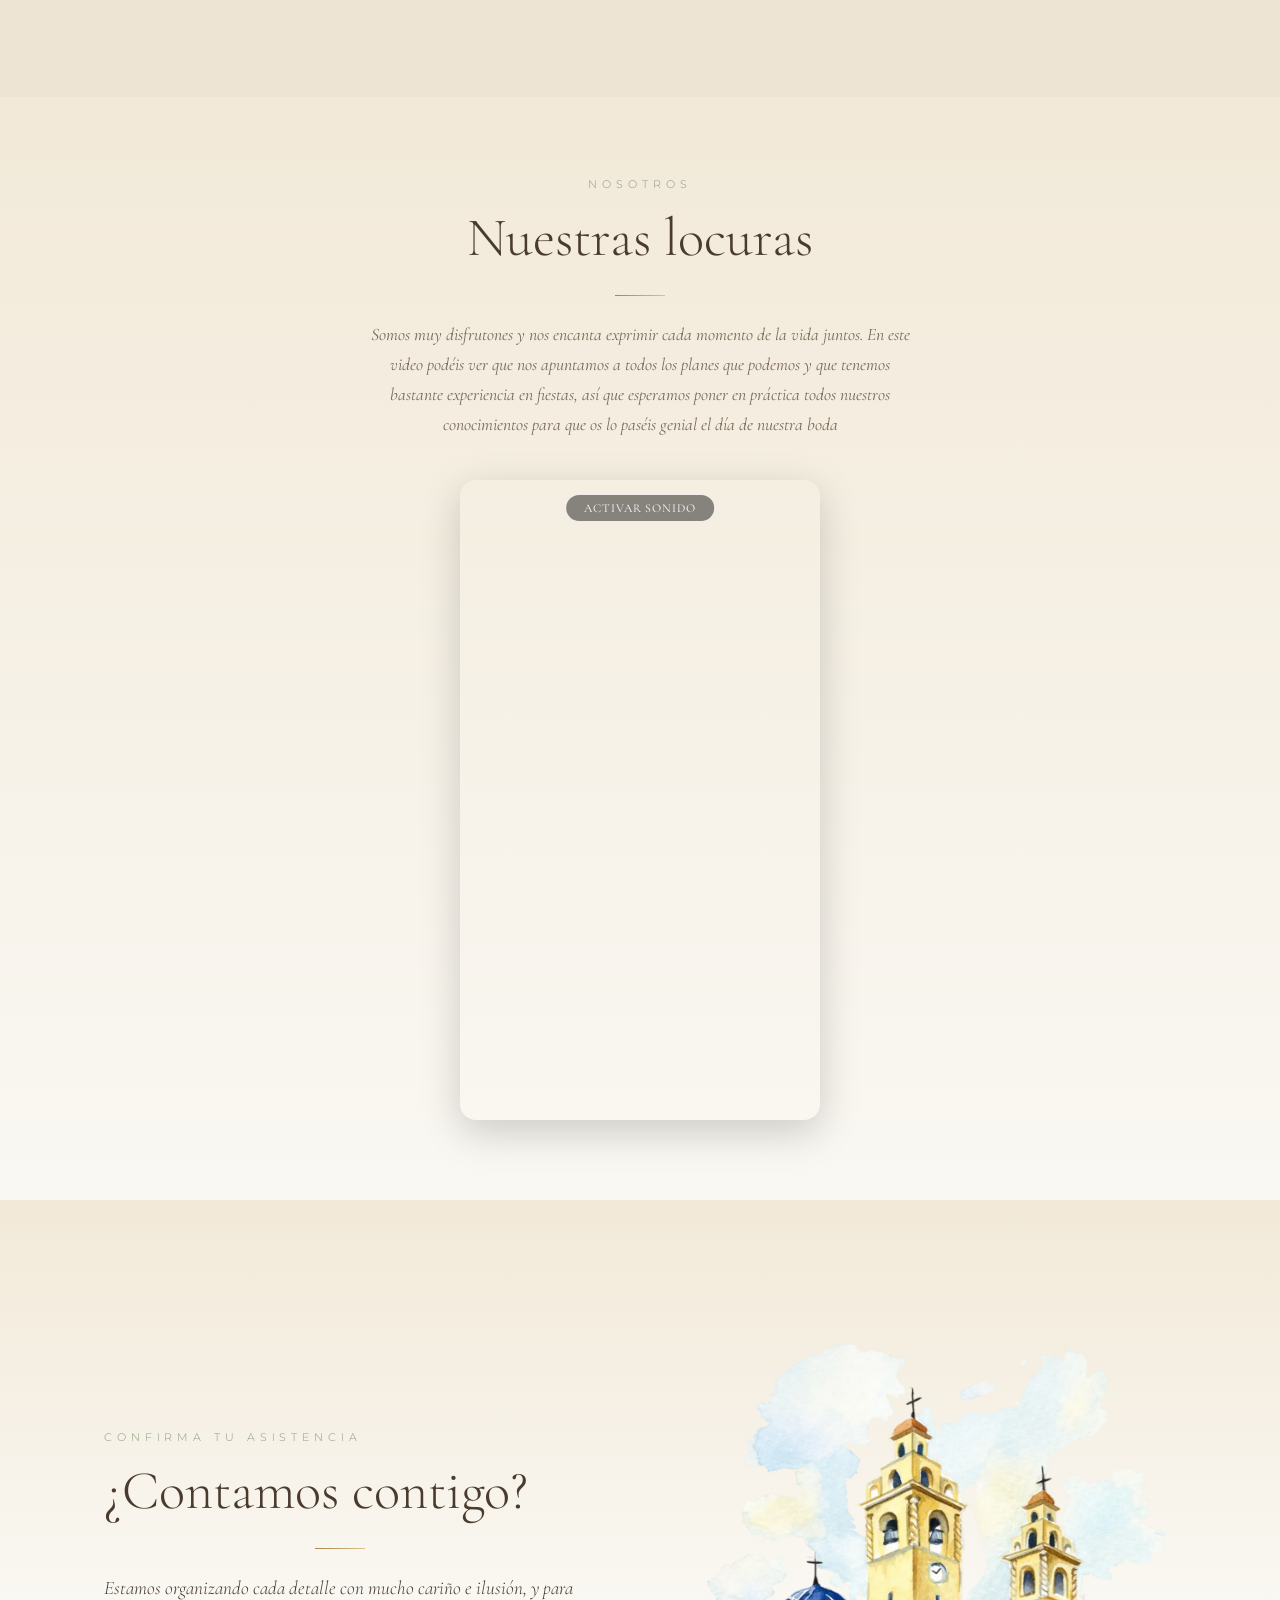
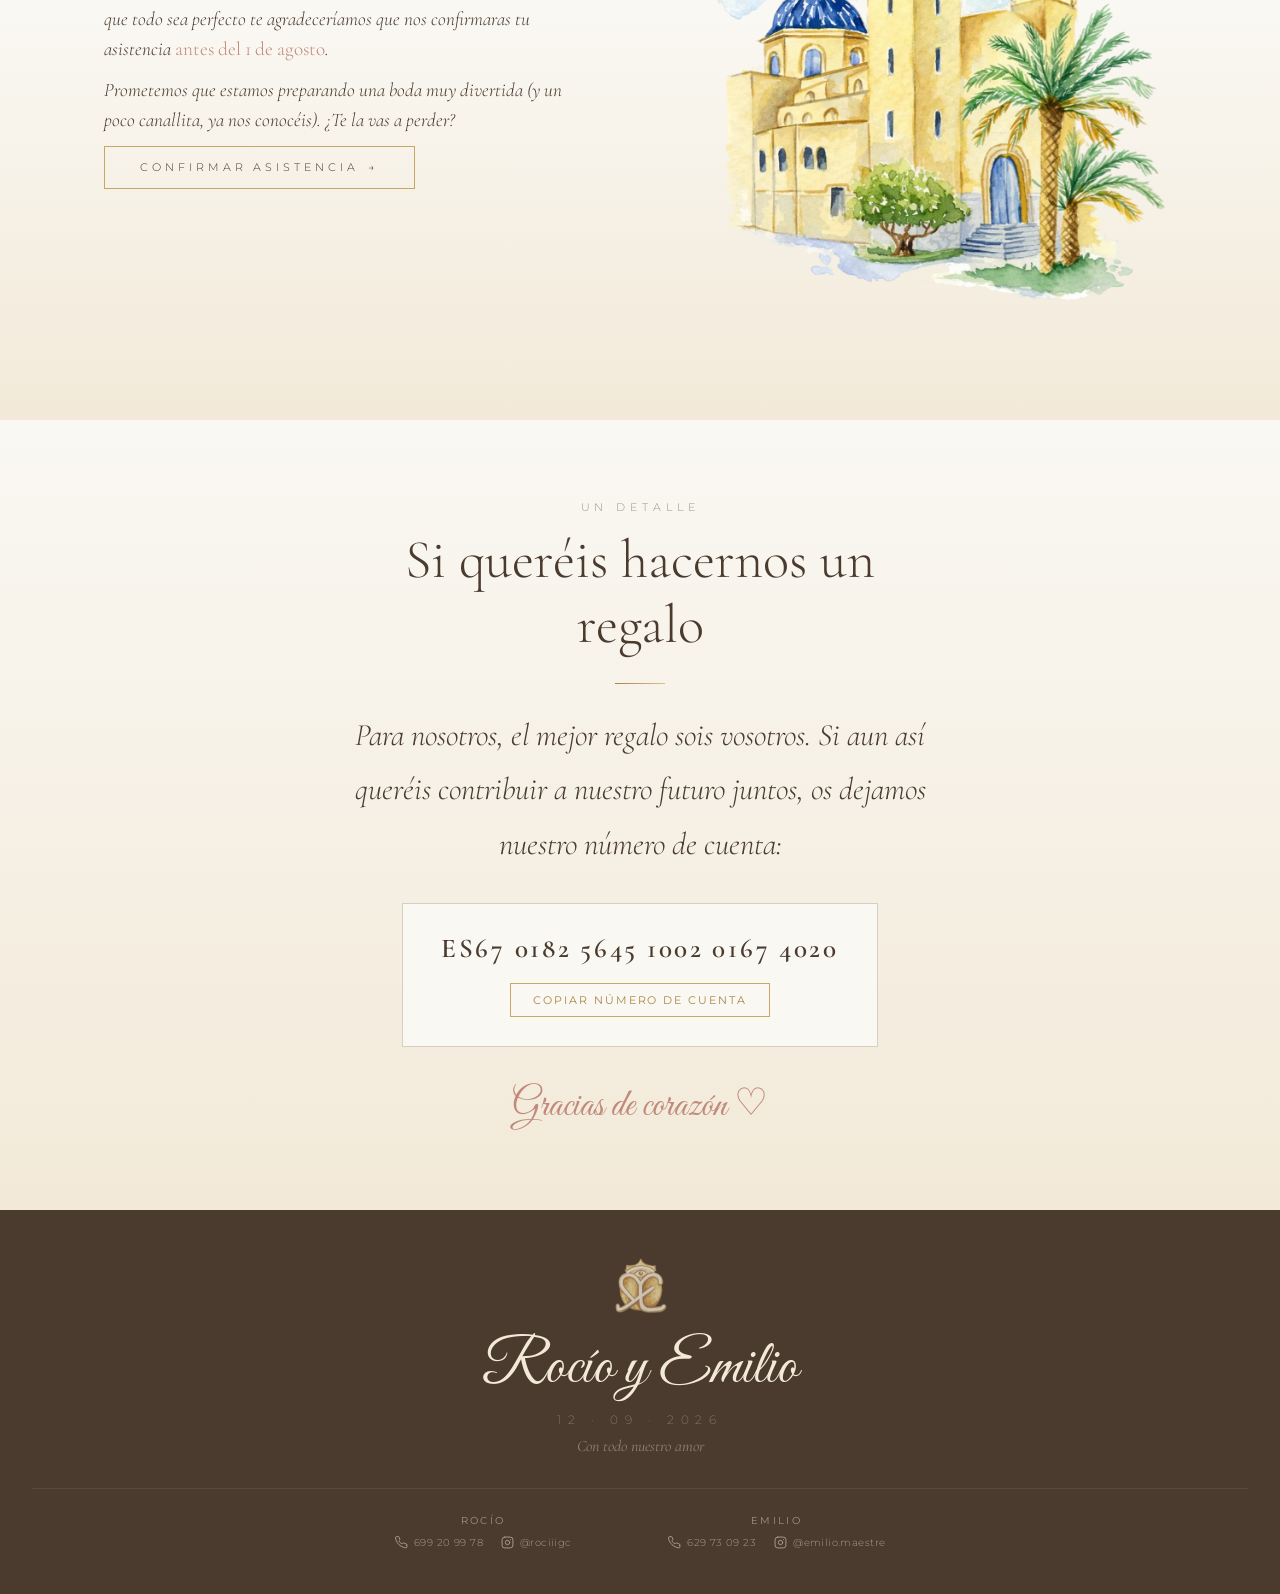
==== commit 09e052d4: "mensaje" ====
--- a/index.html
+++ b/index.html
@@ -364,7 +364,7 @@
                       <p class="tr-name">Alicante</p>
                       <p class="tr-time">Salida · 16:15 h</p>
                       <p class="tr-dest-label">Plaza de Luceros · parada Bankinter</p>
-                      <a href="https://maps.app.goo.gl/1LkAMj4sJB66mSvQ7" target="_blank" rel="noopener" class="transport-map-link">📍 Ver punto de recogida</a>
+                      <a href="https://maps.app.goo.gl/bKVc5Fz93Cwbt9Hg8" target="_blank" rel="noopener" class="transport-map-link">📍 Ver punto de recogida</a>
                     </div>
                   </div>
                   <div class="tr-stop">
@@ -440,8 +440,11 @@
 
             </div><!-- /transport-buses-grid -->
 
-            <!-- Bridge: church → venue -->
-            <p class="transport-bridge">⛪ Tras la ceremonia, a las 19:00 h, los autobuses os llevarán desde la rotonda directamente a la Finca Quinta Lacy. ¡No os preocupéis por nada!</p>
+            <!-- Church drop-off + return notice -->
+            <div class="transport-church-note">
+              <p>📍 El bus os dejará en una rotonda a unos 350&nbsp;m de la iglesia. <a href="https://maps.app.goo.gl/vMrMxBQvQB1zHJGbA" target="_blank" rel="noopener" class="transport-map-link">Ver indicaciones</a></p>
+              <p>⛪ Al salir de la ceremonia, volved a esa misma rotonda: a las 19:00 h, los autobuses os llevarán directamente a la Finca Quinta Lacy.</p>
+            </div>
 
             <!-- ── VUELTA: dos salidas con rutas distintas ── -->
             <div class="transport-ida-header" style="margin-top:.4rem;">
--- a/css/index.css
+++ b/css/index.css
@@ -1080,6 +1080,18 @@
   font-size: .62rem; letter-spacing: .38em; text-transform: uppercase;
   color: var(--gold-dark); margin-bottom: .9rem;
 }
+
+/* Church drop-off notice */
+.transport-church-note {
+  max-width: 740px; margin: 0 auto;
+  background: var(--cream); border: 1px solid var(--divider);
+  border-left: 3px solid var(--gold);
+  padding: .9rem 1.2rem;
+  display: flex; flex-direction: column; gap: .4rem;
+  font-family: 'Cormorant Garamond', serif;
+  font-size: .98rem; color: var(--sepia-light); line-height: 1.6;
+}
+.transport-church-note p { margin: 0; }
 
 /* Return routes grid */
 .transport-returns-grid {
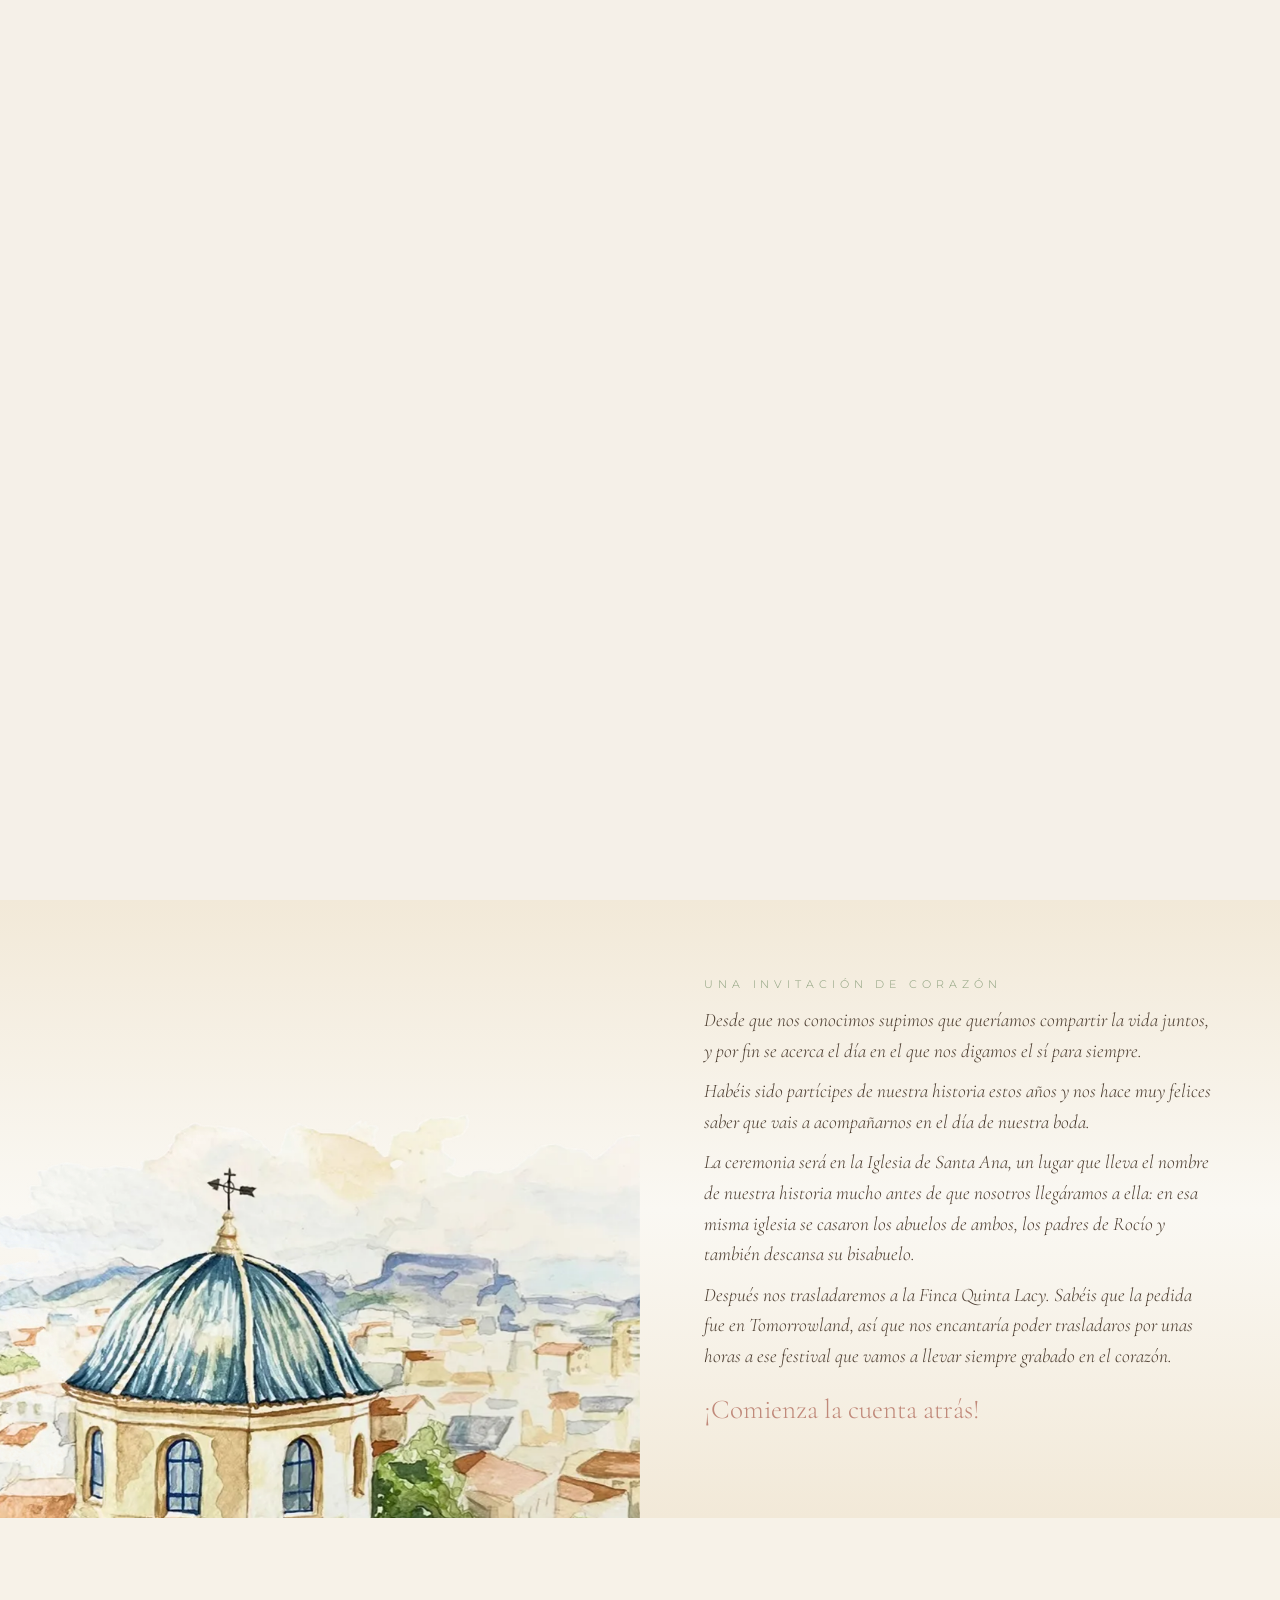
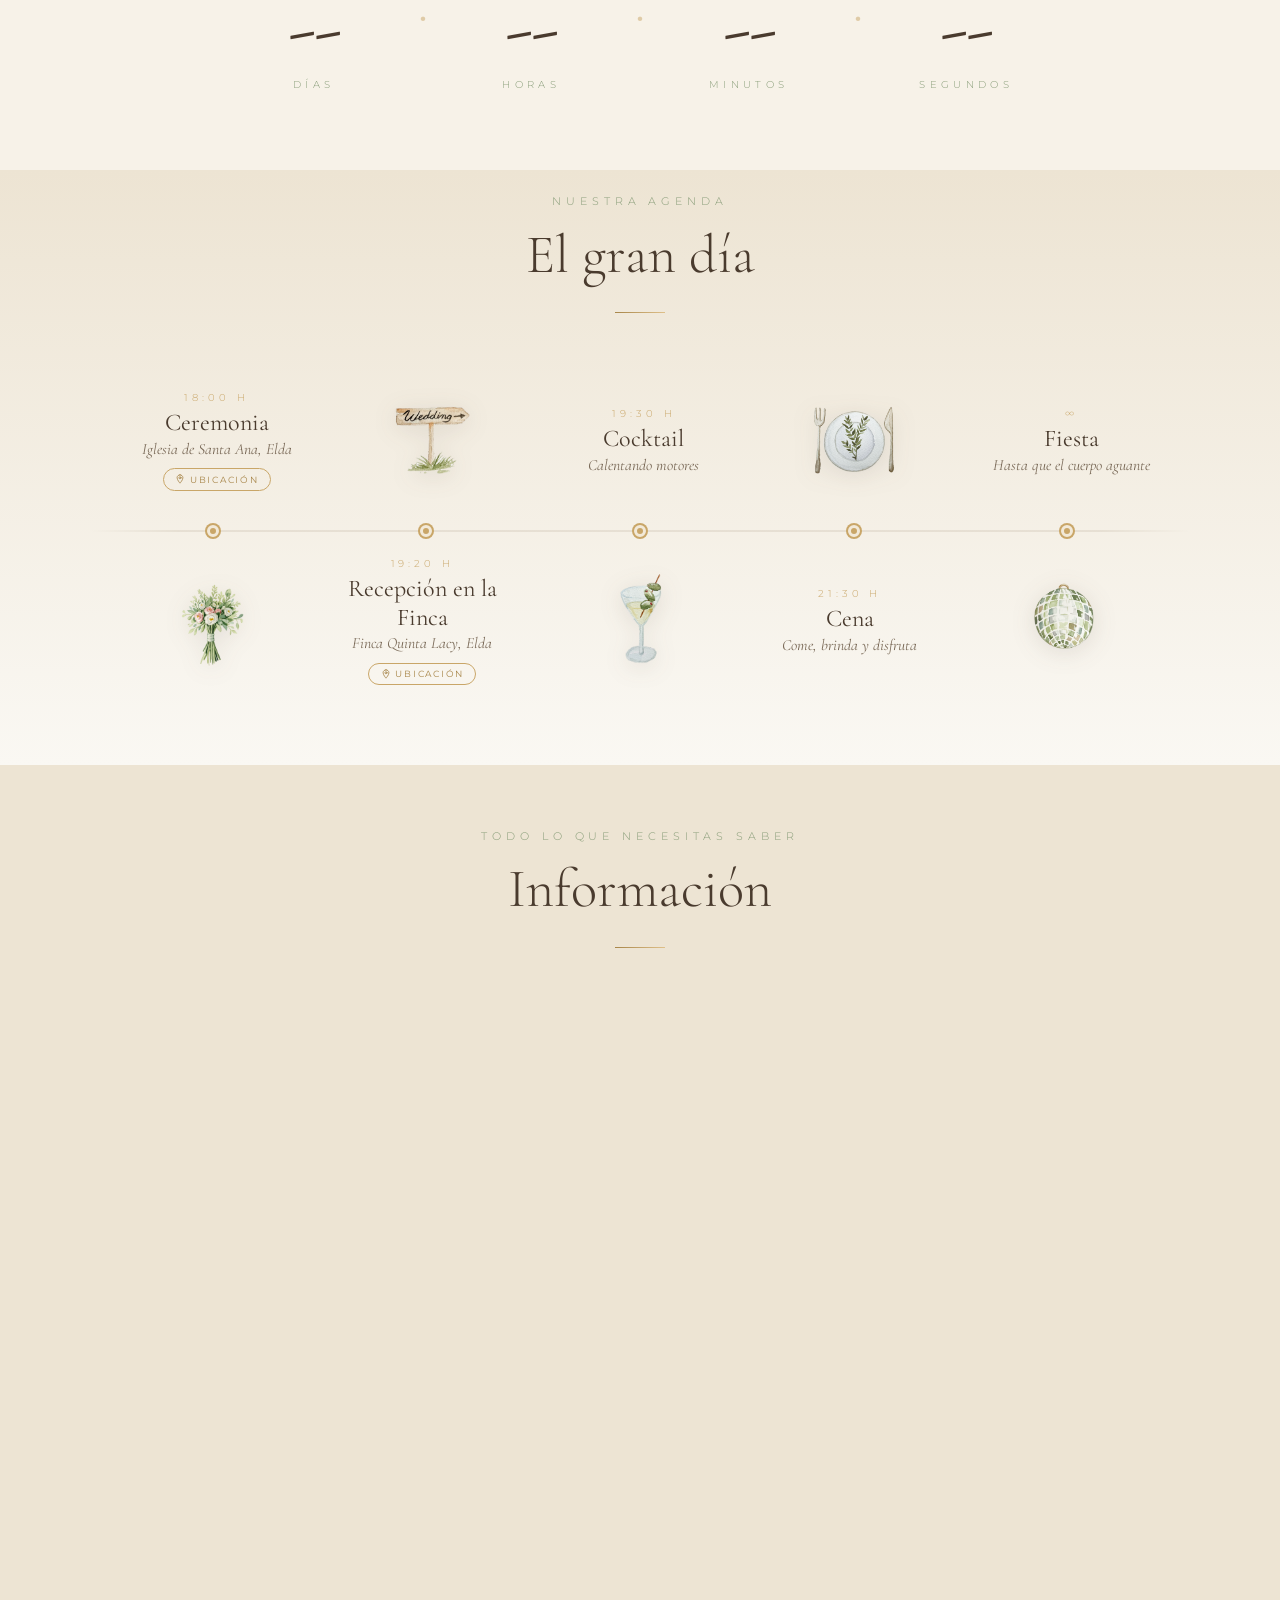
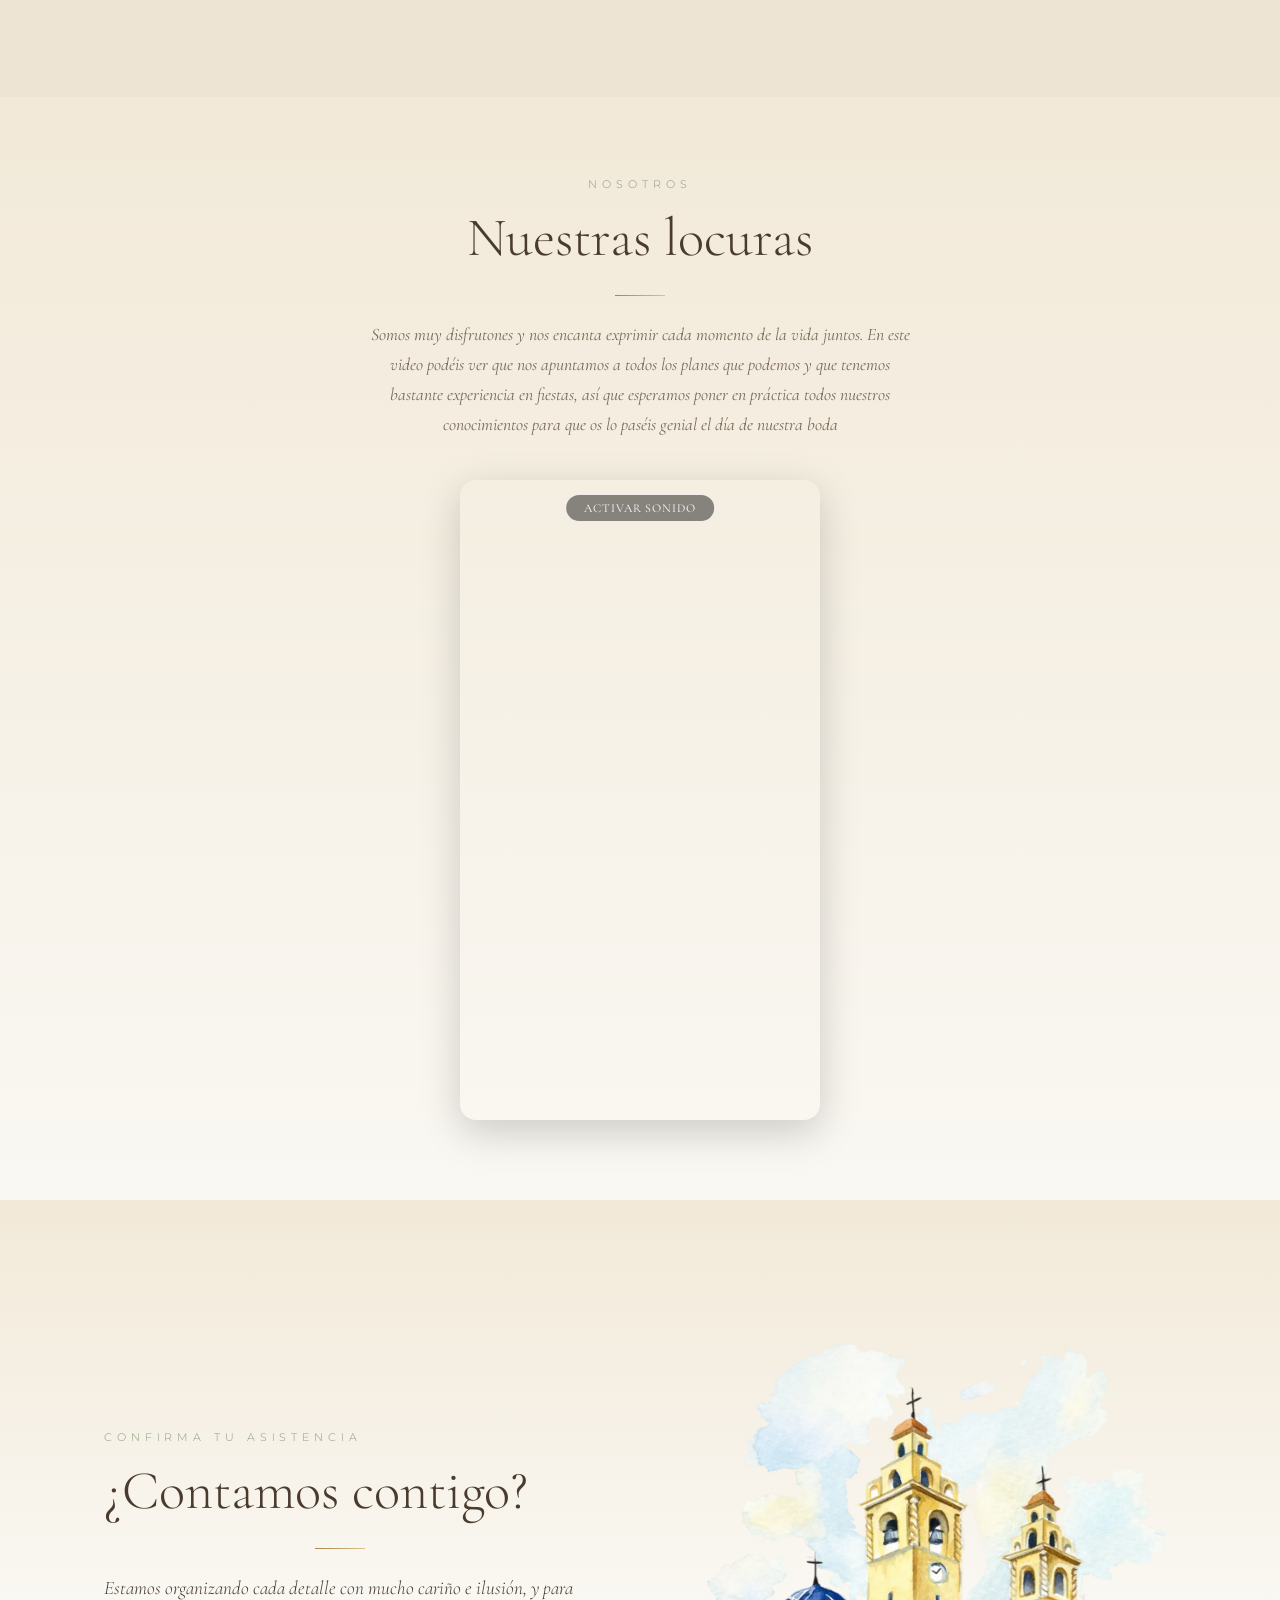
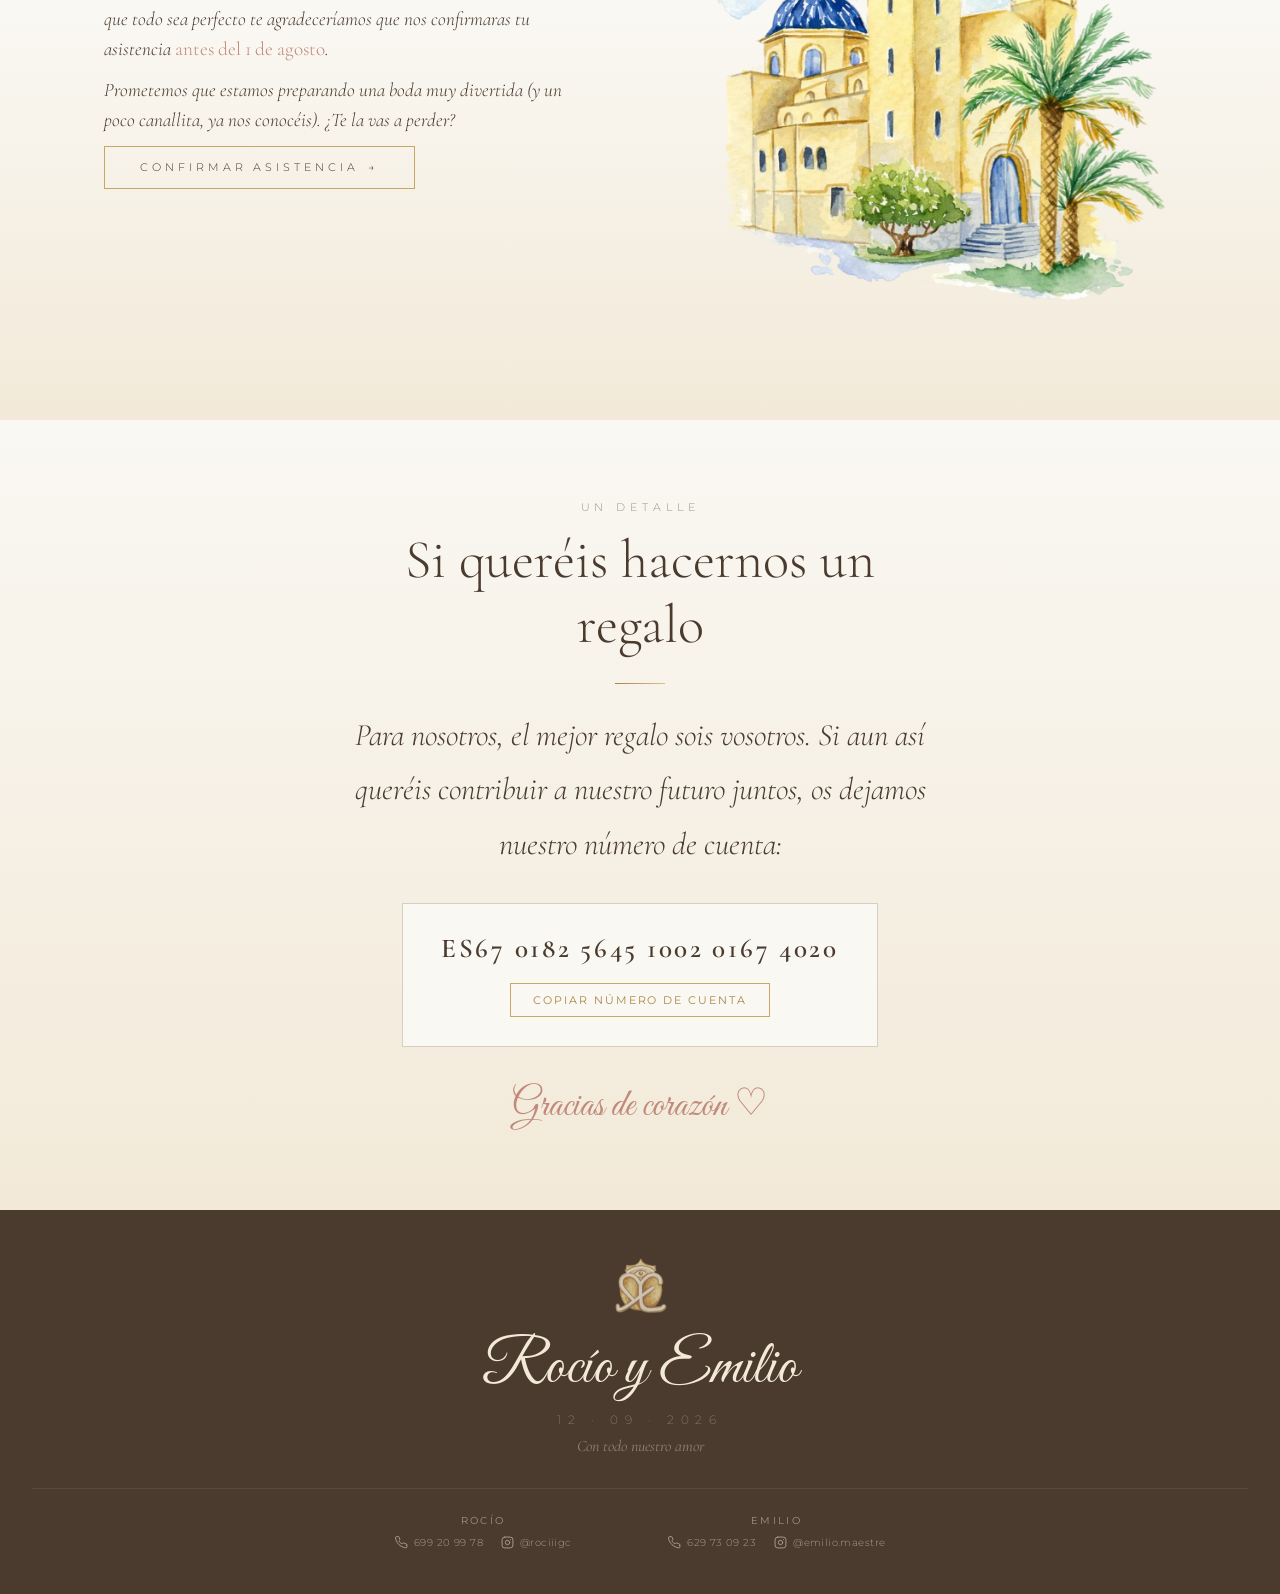
==== commit cb9c703b: "cambio horarios" ====
--- a/index.html
+++ b/index.html
@@ -177,7 +177,7 @@
         </div>
         <div class="tl-dot"></div>
         <div class="tl-text">
-          <p class="tl-time">19:30 h</p>
+          <p class="tl-time">19:20 h</p>
           <p class="tl-event">Recepción en la Finca</p>
           <p class="tl-detail">Finca Quinta Lacy, Elda</p>
           <a class="tl-map-btn" href="https://www.google.com/maps/place/Quinta+Lacy/@38.45347,-0.8136903,17z/data=!3m1!4b1!4m6!3m5!1s0xd63c492df14876f:0xd55330b06dea4860!8m2!3d38.45347!4d-0.81111!16s%2Fg%2F1hc3qhcqt?entry=ttu&g_ep=EgoyMDI2MDQwNy4wIKXMDSoASAFQAw%3D%3D" target="_blank" rel="noopener">
@@ -190,7 +190,7 @@
       <!-- Event 3: Cocktail -->
       <div class="tl-item aos d2">
         <div class="tl-text">
-          <p class="tl-time">20:00 h</p>
+          <p class="tl-time">19:30 h</p>
           <p class="tl-event">Cocktail</p>
           <p class="tl-detail">Calentando motores</p>
         </div>
@@ -379,7 +379,7 @@
                     <div class="tr-dot tr-dot--dest"></div>
                     <div>
                       <p class="tr-name">Iglesia de Santa Ana</p>
-                      <p class="tr-dest-label">Llegada · 17:40 h</p>
+                      <p class="tr-dest-label">Destino</p>
                     </div>
                   </div>
                 </div>
@@ -410,7 +410,7 @@
                     <div class="tr-dot tr-dot--dest"></div>
                     <div>
                       <p class="tr-name">Iglesia de Santa Ana</p>
-                      <p class="tr-dest-label">Llegada · 17:40 h</p>
+                      <p class="tr-dest-label">Destino</p>
                     </div>
                   </div>
                 </div>
@@ -432,7 +432,7 @@
                     <div class="tr-dot tr-dot--dest"></div>
                     <div>
                       <p class="tr-name">Iglesia de Santa Ana</p>
-                      <p class="tr-dest-label">Llegada · 17:40 h</p>
+                      <p class="tr-dest-label">Destino</p>
                     </div>
                   </div>
                 </div>
